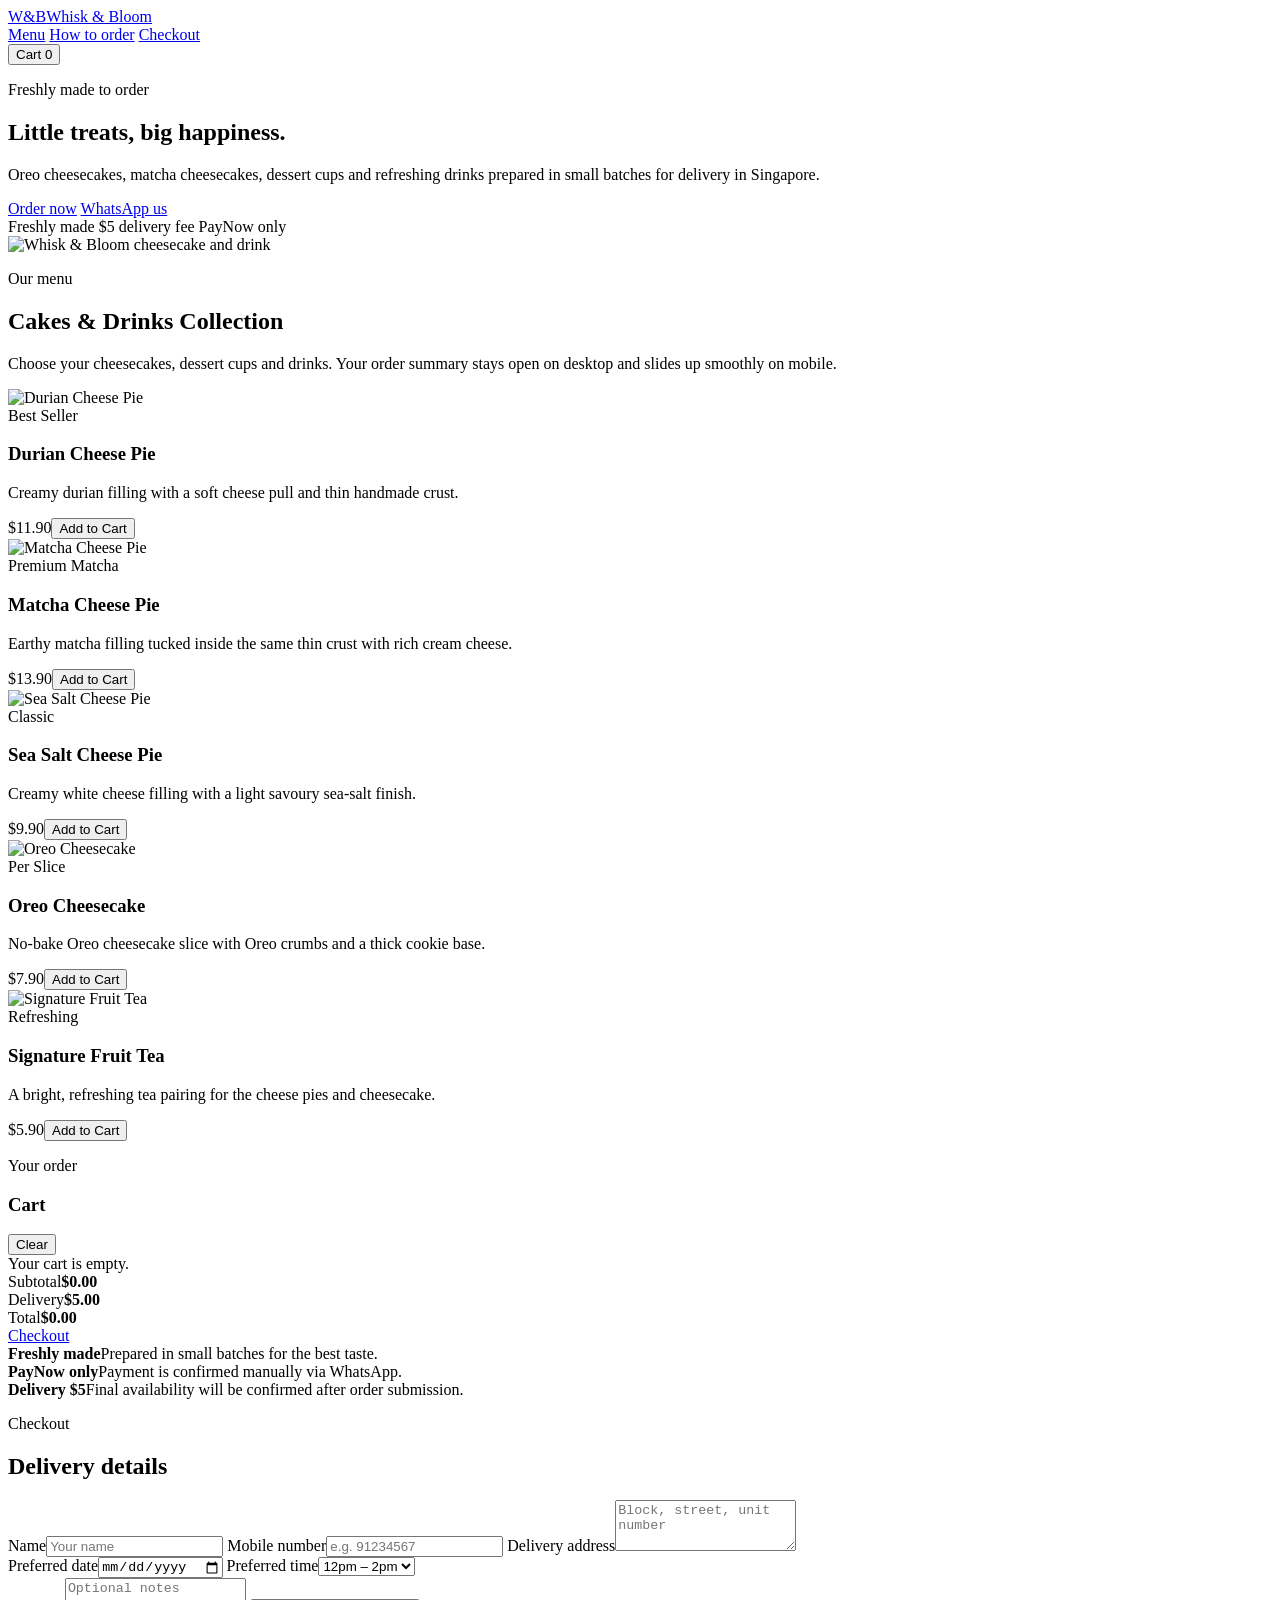
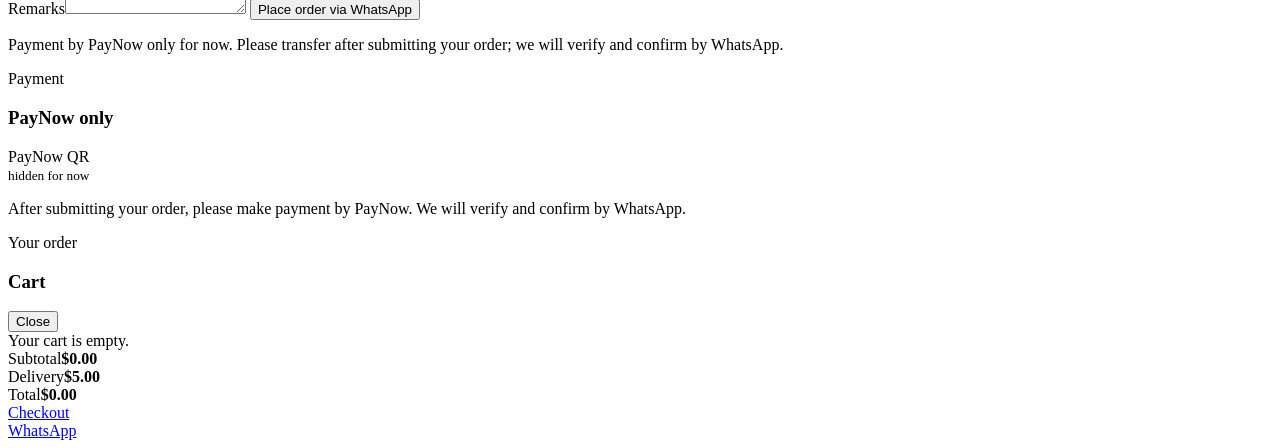
==== index.html @ 4981ce66 "Refocus website on cakes and drinks" ====
<!doctype html>
<html lang="en">
<head>
  <meta charset="utf-8" />
  <meta name="viewport" content="width=device-width, initial-scale=1" />
  <title>Whisk & Bloom | Cakes & Drinks</title>
  <meta name="description" content="Whisk & Bloom handmade cheesecakes, dessert cups and drinks, made to order in Singapore." />
  <link rel="preconnect" href="https://fonts.googleapis.com">
  <link rel="preconnect" href="https://fonts.gstatic.com" crossorigin>
  <link href="https://fonts.googleapis.com/css2?family=Inter:wght@400;500;600;700&family=Playfair+Display:wght@600;700&display=swap" rel="stylesheet">
  <link rel="stylesheet" href="styles.css" />
</head>
<body>
  <header class="topbar">
    <a class="brand" href="#home"><span class="brand-mark">W&B</span><span>Whisk & Bloom</span></a>
    <nav>
      <a href="#menu">Menu</a>
      <a href="#how">How to order</a>
      <a href="#checkout">Checkout</a>
    </nav>
    <button class="cart-pill" id="openCartMobile">Cart <span id="cartCount">0</span></button>
  </header>

  <main id="home">
    <section class="hero section-pad">
      <div class="hero-copy">
        <p class="eyebrow">Freshly made to order</p>
        <h1>Little treats, big happiness.</h1>
        <p class="hero-text">Oreo cheesecakes, matcha cheesecakes, dessert cups and refreshing drinks prepared in small batches for delivery in Singapore.</p>
        <div class="hero-actions">
          <a class="btn primary" href="#menu">Order now</a>
          <a class="btn ghost" href="https://wa.me/6588928698" target="_blank" rel="noreferrer">WhatsApp us</a>
        </div>
        <div class="notes">
          <span>Freshly made</span>
          <span>$5 delivery fee</span>
          <span>PayNow only</span>
        </div>
      </div>
      <div class="hero-card">
        <img id="heroImage" alt="Whisk & Bloom cheesecake and drink" />
      </div>
    </section>

    <section id="menu" class="section-pad menu-layout">
      <div class="content-column">
        <div class="section-head">
          <p class="eyebrow">Our menu</p>
          <h2>Cakes & Drinks Collection</h2>
          <p>Choose your cheesecakes, dessert cups and drinks. Your order summary stays open on desktop and slides up smoothly on mobile.</p>
        </div>
        <div class="product-grid" id="productGrid"></div>
      </div>

      <aside class="cart desktop-cart" aria-label="Shopping cart">
        <div class="cart-head">
          <div><p class="eyebrow">Your order</p><h3>Cart</h3></div>
          <button class="clear" id="clearCartDesktop">Clear</button>
        </div>
        <div id="cartItemsDesktop" class="cart-items empty">Your cart is empty.</div>
        <div class="totals">
          <div><span>Subtotal</span><strong id="subtotalDesktop">$0.00</strong></div>
          <div><span>Delivery</span><strong>$5.00</strong></div>
          <div class="grand"><span>Total</span><strong id="totalDesktop">$0.00</strong></div>
        </div>
        <a class="btn primary full" href="#checkout">Checkout</a>
      </aside>
    </section>

    <section id="how" class="section-pad info-strip">
      <article><strong>Freshly made</strong><span>Prepared in small batches for the best taste.</span></article>
      <article><strong>PayNow only</strong><span>Payment is confirmed manually via WhatsApp.</span></article>
      <article><strong>Delivery $5</strong><span>Final availability will be confirmed after order submission.</span></article>
    </section>

    <section id="checkout" class="section-pad checkout-wrap">
      <div class="checkout-card">
        <p class="eyebrow">Checkout</p>
        <h2>Delivery details</h2>
        <form id="orderForm" class="checkout-form">
          <label>Name<input required name="name" placeholder="Your name" /></label>
          <label>Mobile number<input required name="phone" placeholder="e.g. 91234567" /></label>
          <label>Delivery address<textarea required name="address" rows="3" placeholder="Block, street, unit number"></textarea></label>
          <div class="two-col">
            <label>Preferred date<input required name="date" type="date" /></label>
            <label>Preferred time<select name="time"><option>12pm – 2pm</option><option>2pm – 4pm</option><option>4pm – 6pm</option><option>6pm – 8pm</option></select></label>
          </div>
          <label>Remarks<textarea name="remarks" rows="2" placeholder="Optional notes"></textarea></label>
          <button class="btn primary full" type="submit">Place order via WhatsApp</button>
          <p class="fineprint">Payment by PayNow only for now. Please transfer after submitting your order; we will verify and confirm by WhatsApp.</p>
        </form>
      </div>
      <div class="payment-card">
        <p class="eyebrow">Payment</p>
        <h3>PayNow only</h3>
        <div class="qr-box">PayNow QR<br/><small>hidden for now</small></div>
        <p>After submitting your order, please make payment by PayNow. We will verify and confirm by WhatsApp.</p>
      </div>
    </section>
  </main>

  <div class="mobile-cart" id="mobileCart">
    <div class="mobile-cart-panel">
      <div class="cart-head"><div><p class="eyebrow">Your order</p><h3>Cart</h3></div><button class="clear" id="closeCartMobile">Close</button></div>
      <div id="cartItemsMobile" class="cart-items empty">Your cart is empty.</div>
      <div class="totals"><div><span>Subtotal</span><strong id="subtotalMobile">$0.00</strong></div><div><span>Delivery</span><strong>$5.00</strong></div><div class="grand"><span>Total</span><strong id="totalMobile">$0.00</strong></div></div>
      <a class="btn primary full" href="#checkout" id="checkoutMobile">Checkout</a>
    </div>
  </div>
  <a class="whatsapp" href="https://wa.me/6588928698" target="_blank" rel="noreferrer">WhatsApp</a>
  <script src="script.js"></script>
</body>
</html>
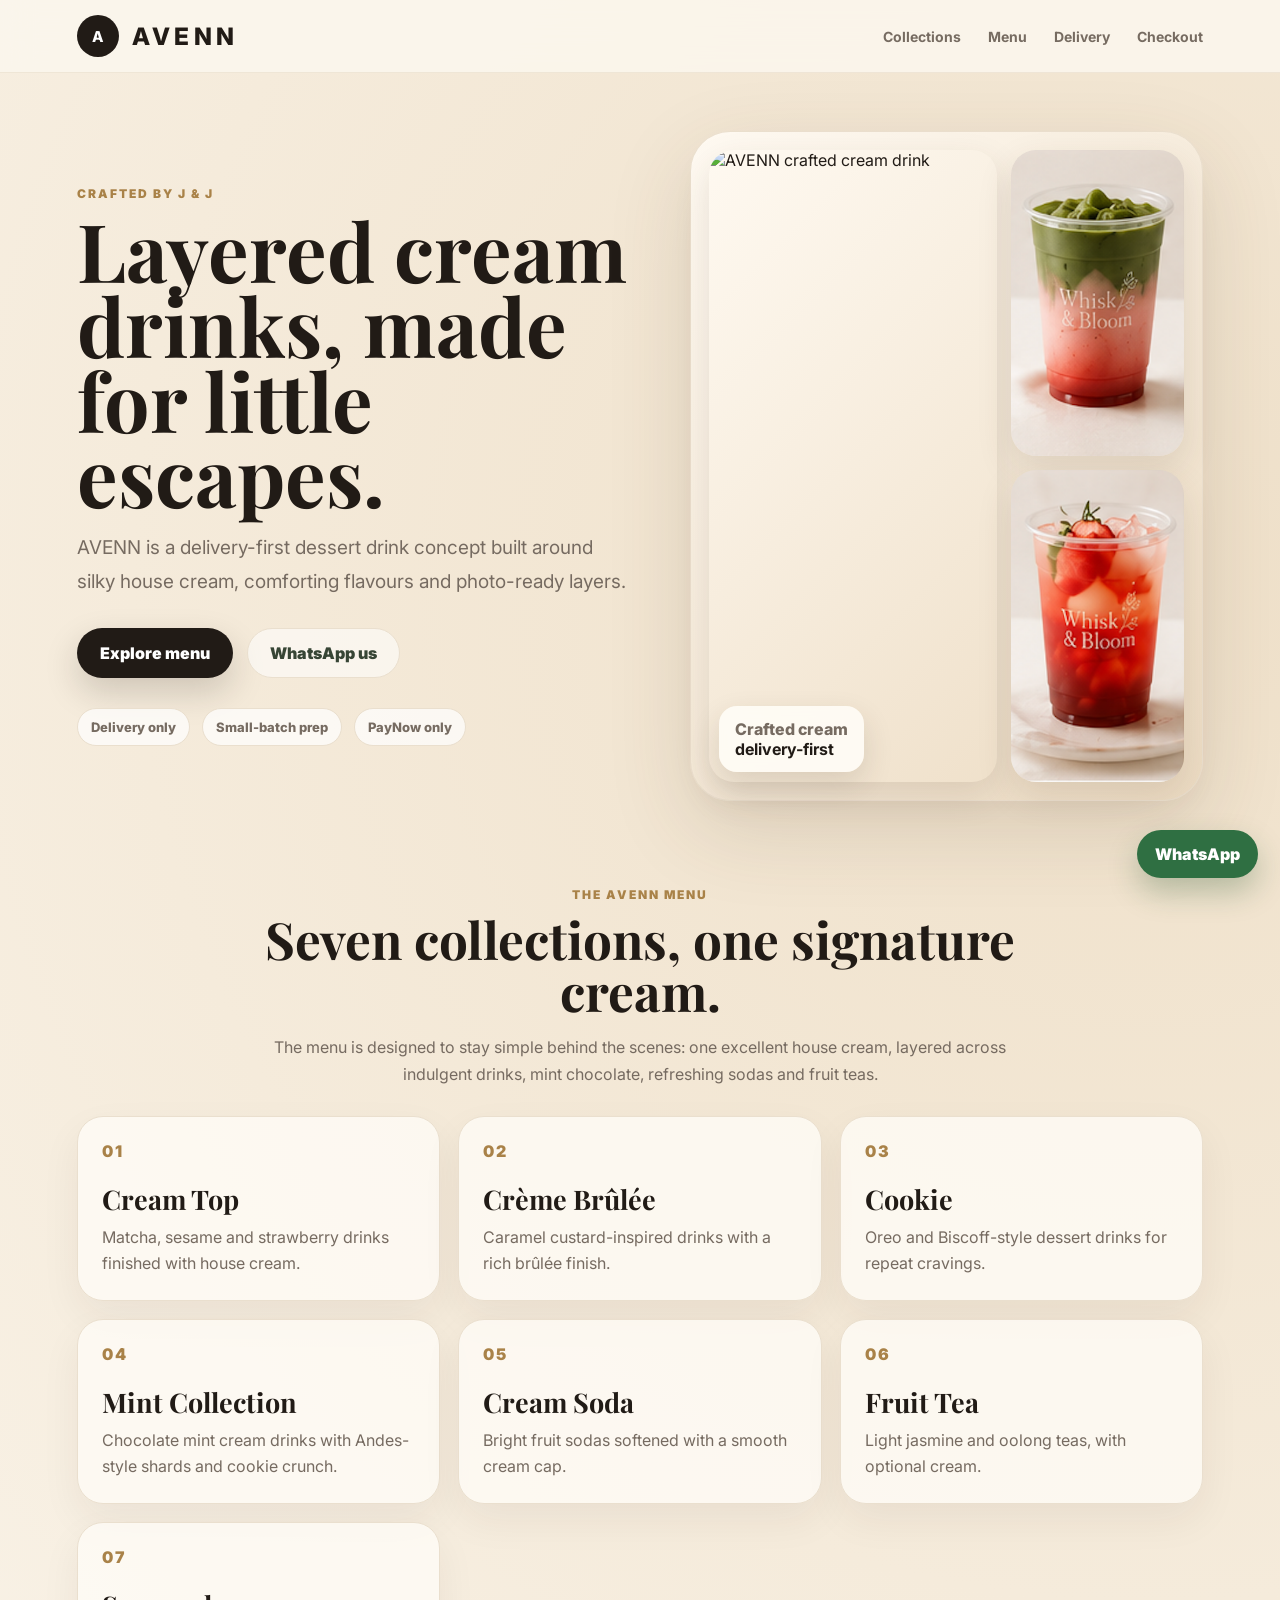
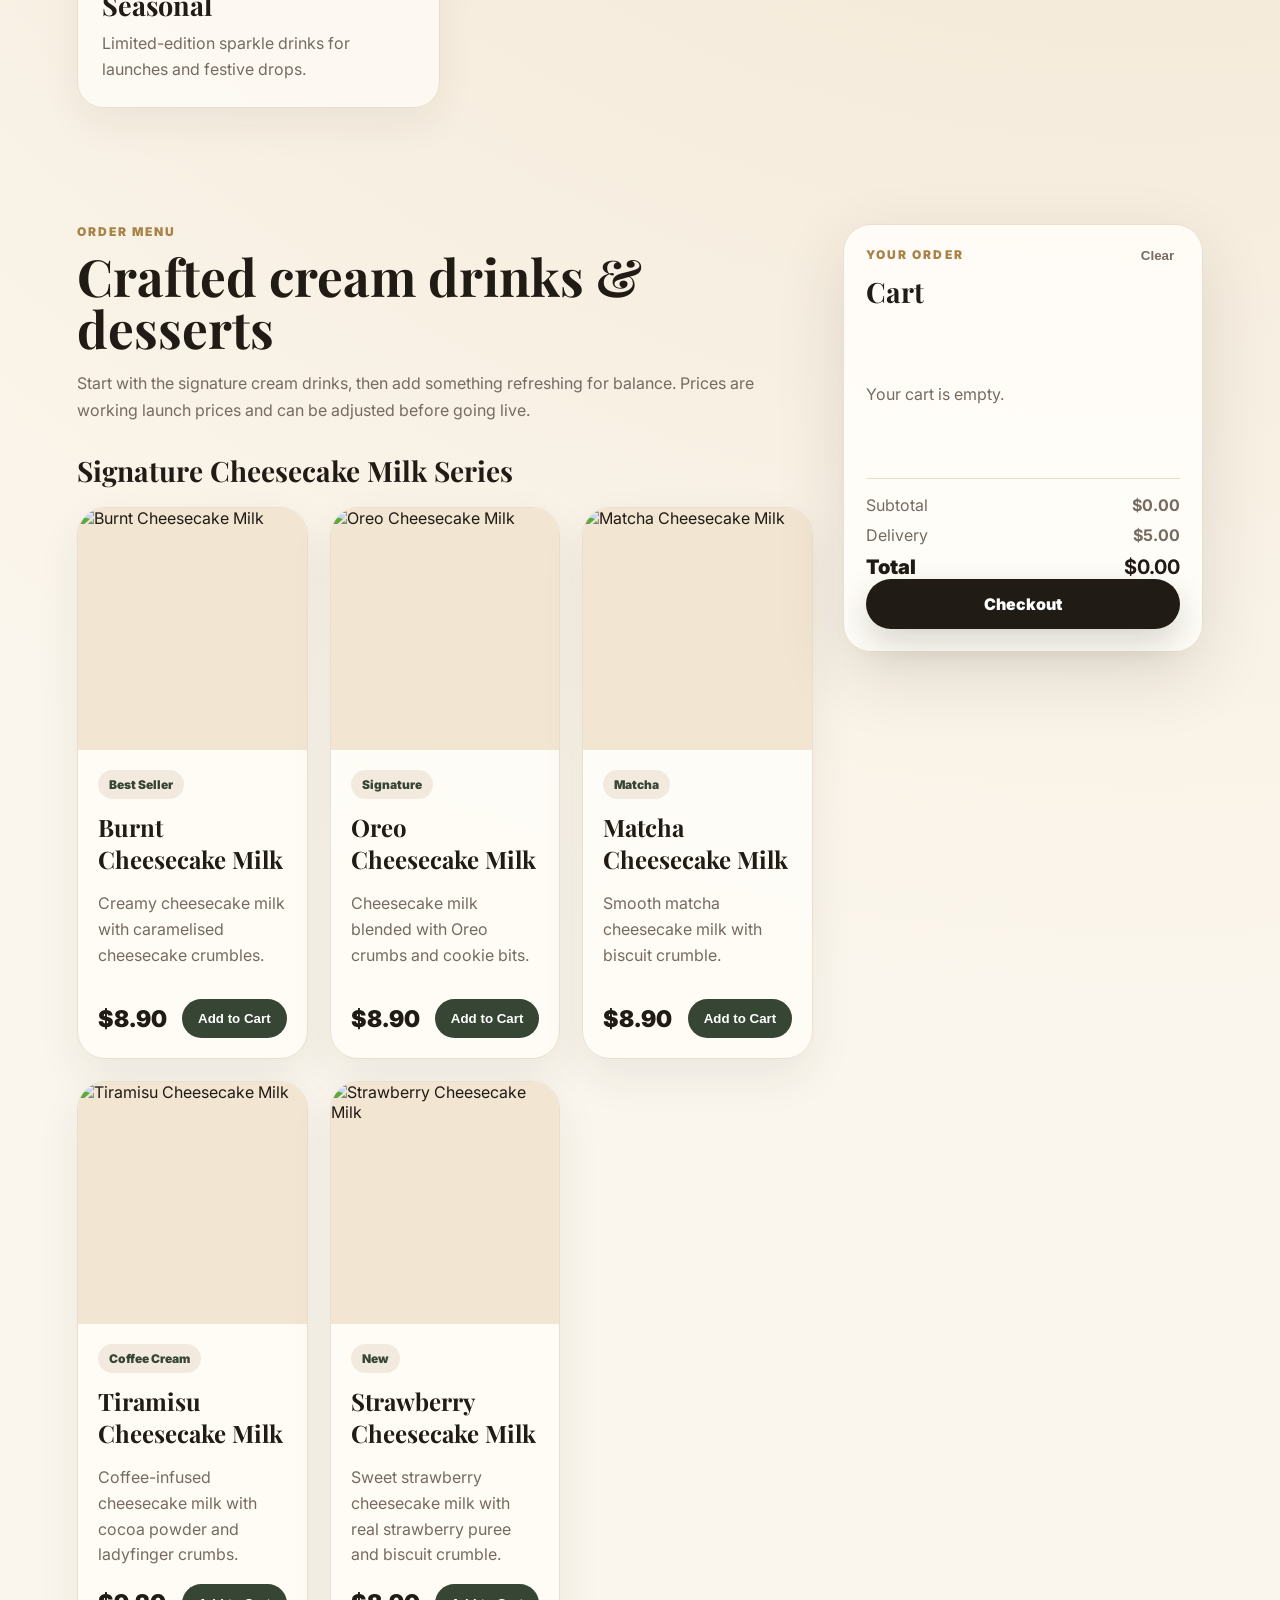
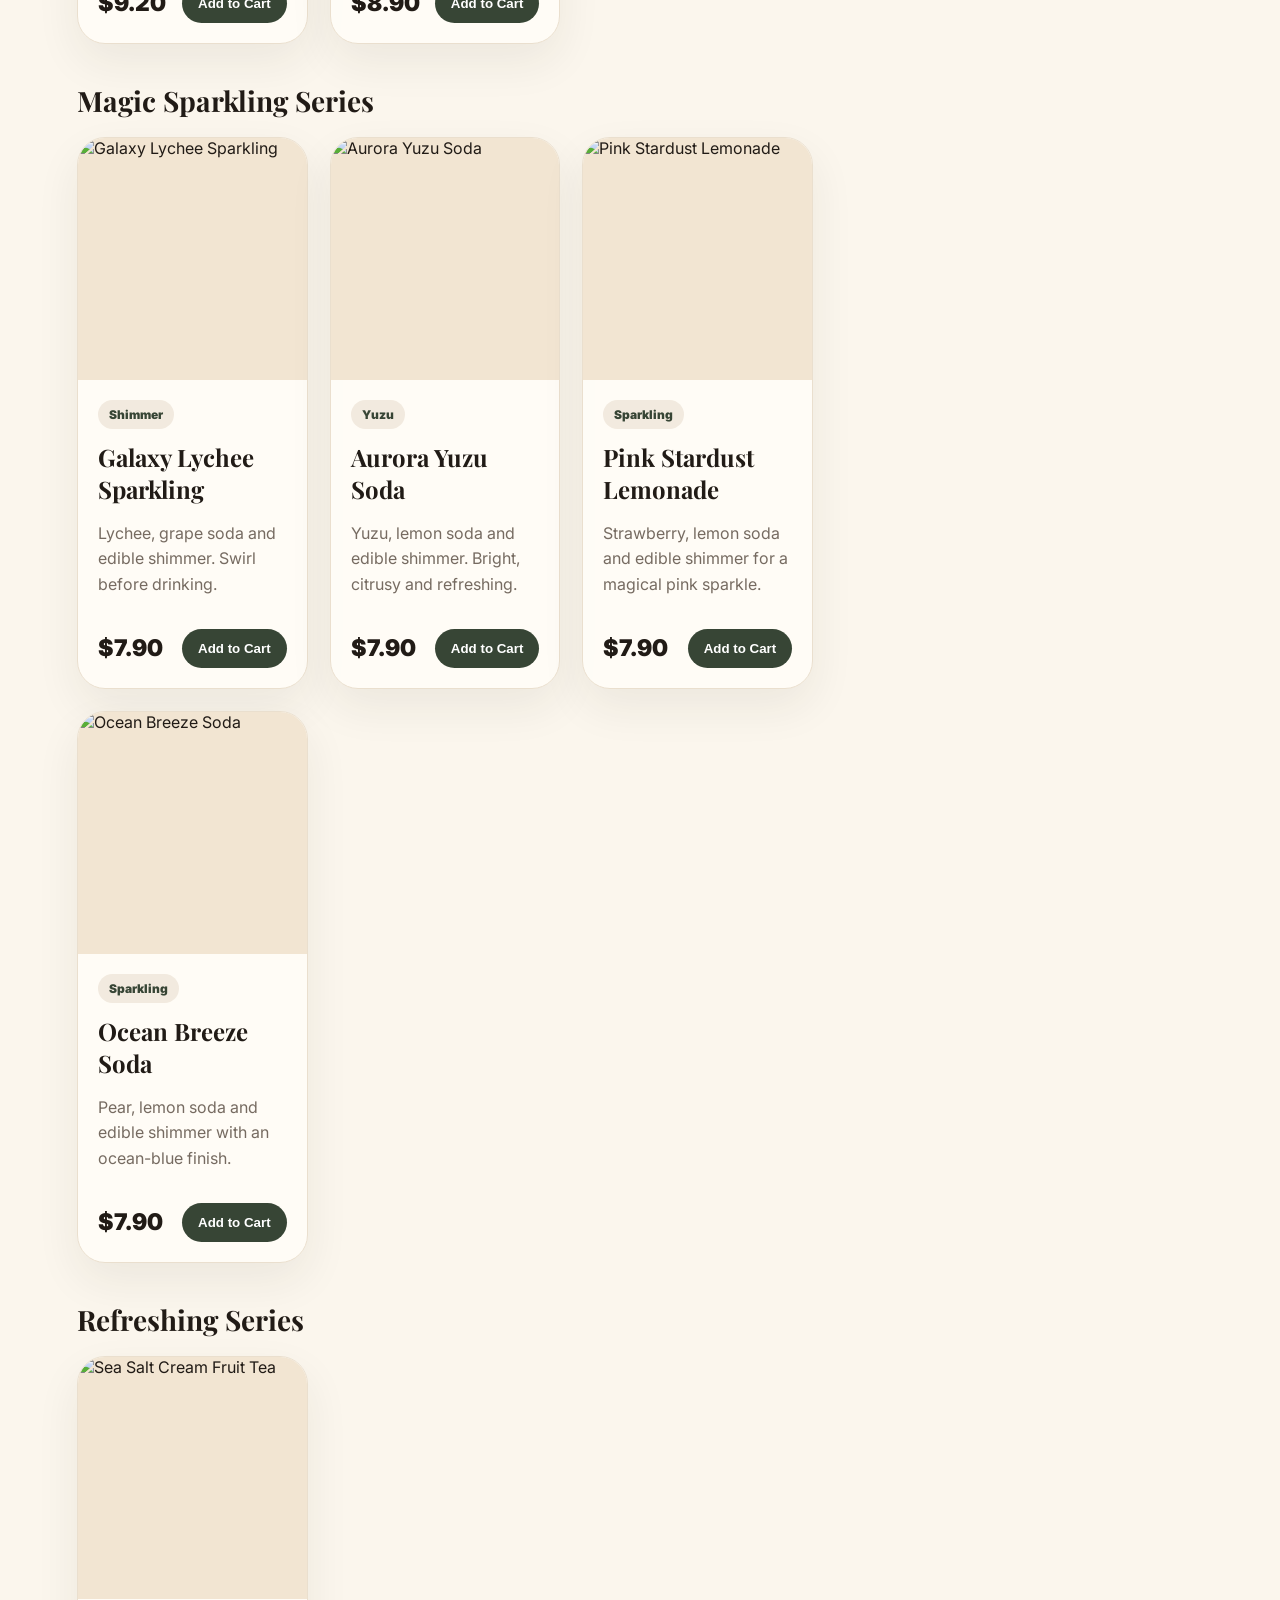
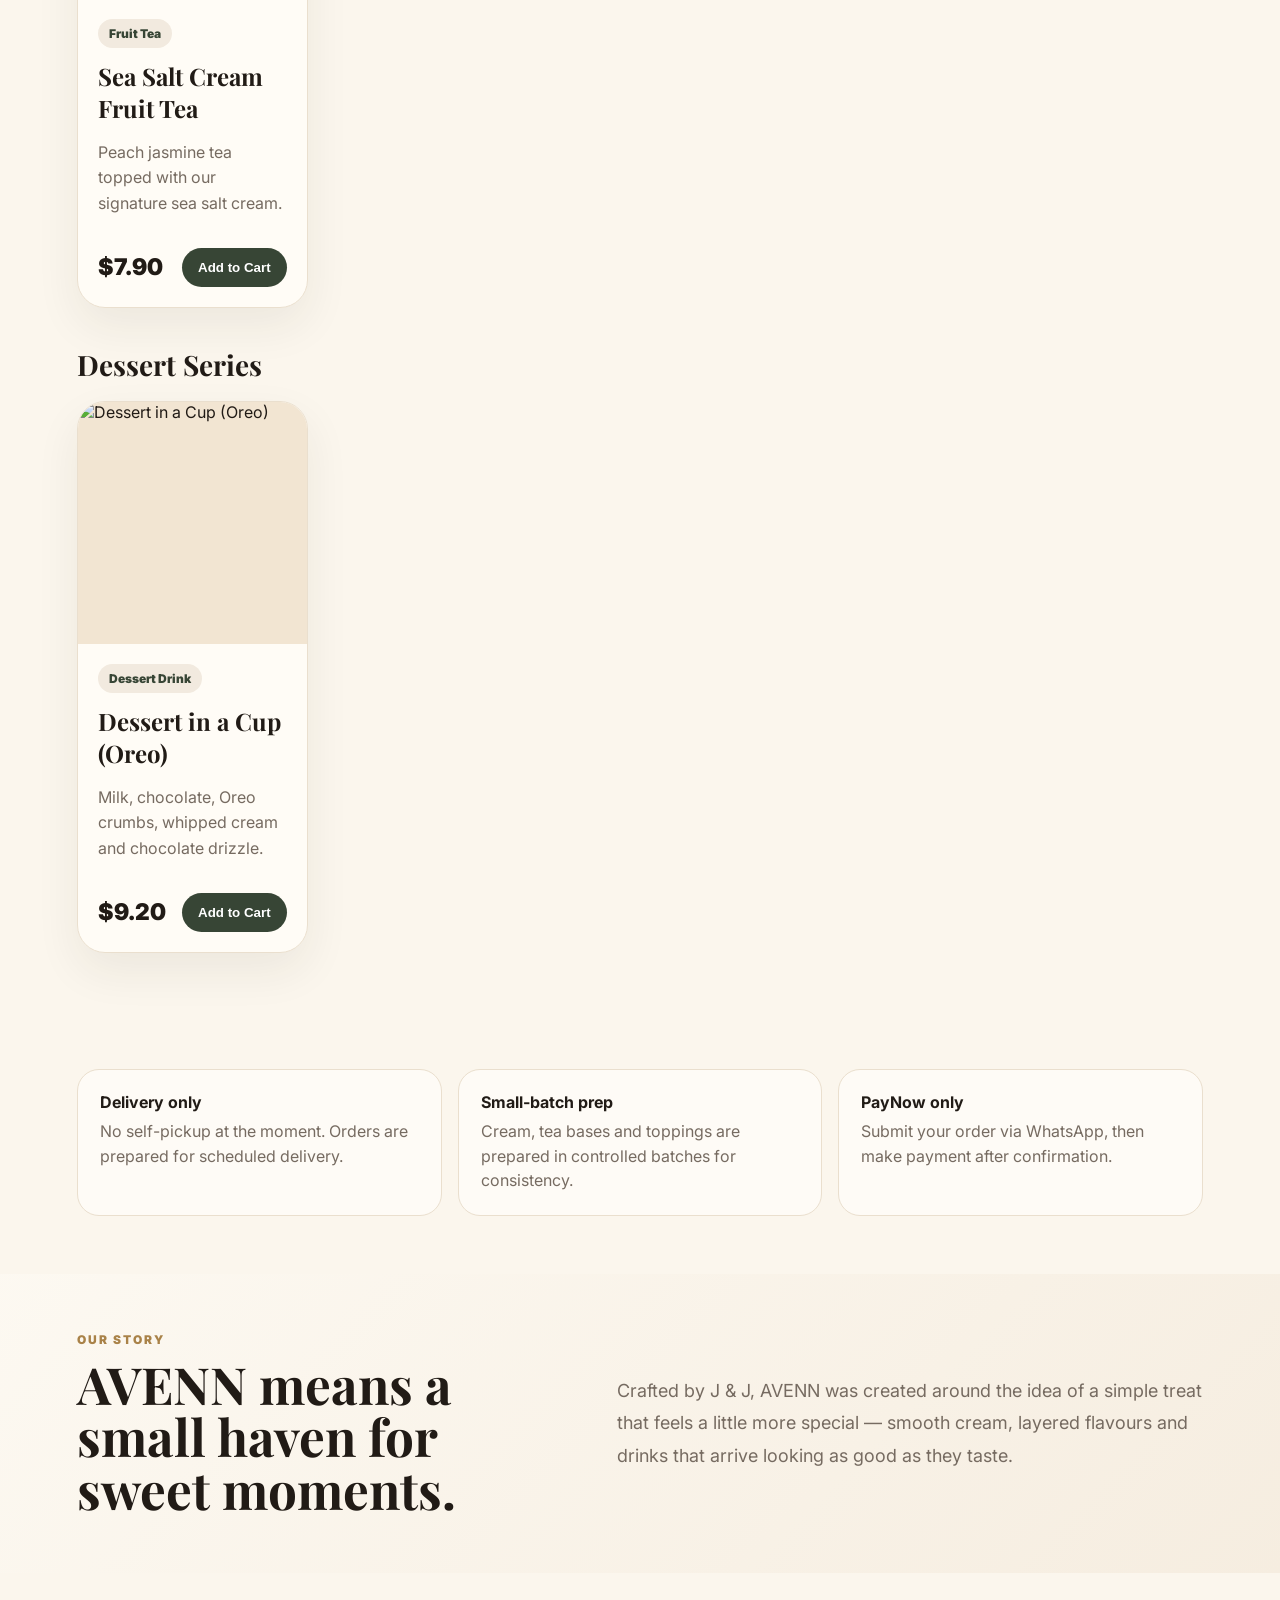
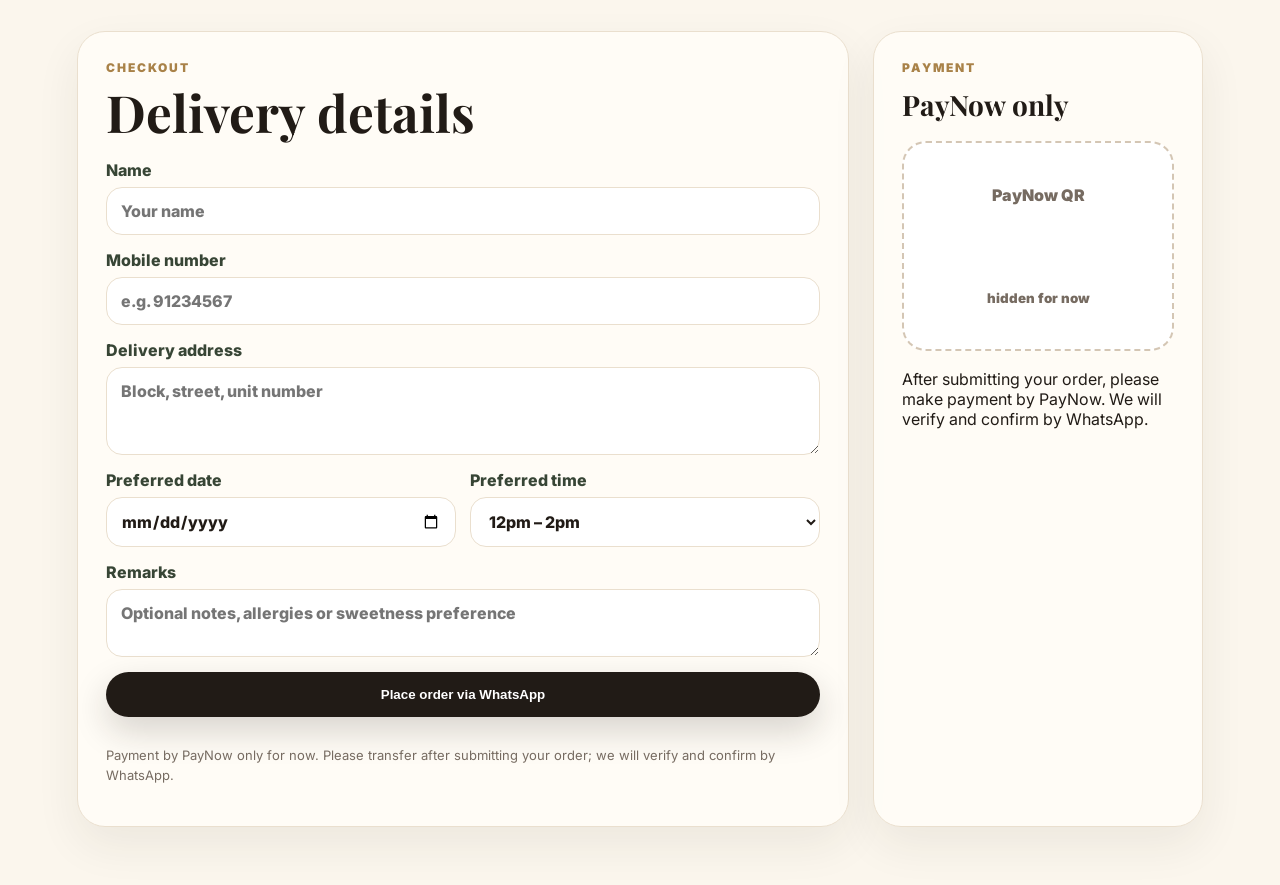
==== commit c1f9b0b5: "Add Mint Collection to homepage" ====
--- a/index.html
+++ b/index.html
@@ -3,19 +3,20 @@
 <head>
   <meta charset="utf-8" />
   <meta name="viewport" content="width=device-width, initial-scale=1" />
-  <title>Whisk & Bloom | Cakes & Drinks</title>
-  <meta name="description" content="Whisk & Bloom handmade cheesecakes, dessert cups and drinks, made to order in Singapore." />
+  <title>AVENN | Crafted Cream Drinks & Desserts</title>
+  <meta name="description" content="AVENN is a delivery-first dessert drink brand in Singapore, crafted by J & J. Explore cream drinks, brûlée drinks, cookie drinks, mint chocolate drinks, cream sodas, fruit teas and seasonal specials." />
   <link rel="preconnect" href="https://fonts.googleapis.com">
   <link rel="preconnect" href="https://fonts.gstatic.com" crossorigin>
-  <link href="https://fonts.googleapis.com/css2?family=Inter:wght@400;500;600;700&family=Playfair+Display:wght@600;700&display=swap" rel="stylesheet">
+  <link href="https://fonts.googleapis.com/css2?family=Inter:wght@400;500;600;700;800&family=Playfair+Display:wght@600;700&display=swap" rel="stylesheet">
   <link rel="stylesheet" href="styles.css" />
 </head>
 <body>
   <header class="topbar">
-    <a class="brand" href="#home"><span class="brand-mark">W&B</span><span>Whisk & Bloom</span></a>
+    <a class="brand" href="#home"><span class="brand-mark">A</span><span>AVENN</span></a>
     <nav>
+      <a href="#collections">Collections</a>
       <a href="#menu">Menu</a>
-      <a href="#how">How to order</a>
+      <a href="#how">Delivery</a>
       <a href="#checkout">Checkout</a>
     </nav>
     <button class="cart-pill" id="openCartMobile">Cart <span id="cartCount">0</span></button>
@@ -24,30 +25,52 @@
   <main id="home">
     <section class="hero section-pad">
       <div class="hero-copy">
-        <p class="eyebrow">Freshly made to order</p>
-        <h1>Little treats, big happiness.</h1>
-        <p class="hero-text">Oreo cheesecakes, matcha cheesecakes, dessert cups and refreshing drinks prepared in small batches for delivery in Singapore.</p>
+        <p class="eyebrow">Crafted by J & J</p>
+        <h1>Layered cream drinks, made for little escapes.</h1>
+        <p class="hero-text">AVENN is a delivery-first dessert drink concept built around silky house cream, comforting flavours and photo-ready layers.</p>
         <div class="hero-actions">
-          <a class="btn primary" href="#menu">Order now</a>
+          <a class="btn primary" href="#menu">Explore menu</a>
           <a class="btn ghost" href="https://wa.me/6588928698" target="_blank" rel="noreferrer">WhatsApp us</a>
         </div>
         <div class="notes">
-          <span>Freshly made</span>
-          <span>$5 delivery fee</span>
+          <span>Delivery only</span>
+          <span>Small-batch prep</span>
           <span>PayNow only</span>
         </div>
       </div>
-      <div class="hero-card">
-        <img id="heroImage" alt="Whisk & Bloom cheesecake and drink" />
+      <div class="hero-card hero-gallery">
+        <img id="heroImage" class="hero-main" alt="AVENN crafted cream drink" />
+        <div class="hero-side">
+          <img src="./13_strawberry_matcha_latte.jpg" alt="Layered cream drink" />
+          <img src="./09_strawberry_jasmine_tea.jpg" alt="Refreshing fruit tea" />
+        </div>
+        <div class="hero-badge">Crafted cream<br><strong>delivery-first</strong></div>
+      </div>
+    </section>
+
+    <section id="collections" class="section-pad collections-wrap">
+      <div class="section-head centered">
+        <p class="eyebrow">The AVENN menu</p>
+        <h2>Seven collections, one signature cream.</h2>
+        <p>The menu is designed to stay simple behind the scenes: one excellent house cream, layered across indulgent drinks, mint chocolate, refreshing sodas and fruit teas.</p>
+      </div>
+      <div class="collection-grid">
+        <article><span>01</span><strong>Cream Top</strong><p>Matcha, sesame and strawberry drinks finished with house cream.</p></article>
+        <article><span>02</span><strong>Crème Brûlée</strong><p>Caramel custard-inspired drinks with a rich brûlée finish.</p></article>
+        <article><span>03</span><strong>Cookie</strong><p>Oreo and Biscoff-style dessert drinks for repeat cravings.</p></article>
+        <article><span>04</span><strong>Mint Collection</strong><p>Chocolate mint cream drinks with Andes-style shards and cookie crunch.</p></article>
+        <article><span>05</span><strong>Cream Soda</strong><p>Bright fruit sodas softened with a smooth cream cap.</p></article>
+        <article><span>06</span><strong>Fruit Tea</strong><p>Light jasmine and oolong teas, with optional cream.</p></article>
+        <article><span>07</span><strong>Seasonal</strong><p>Limited-edition sparkle drinks for launches and festive drops.</p></article>
       </div>
     </section>
 
     <section id="menu" class="section-pad menu-layout">
       <div class="content-column">
         <div class="section-head">
-          <p class="eyebrow">Our menu</p>
-          <h2>Cakes & Drinks Collection</h2>
-          <p>Choose your cheesecakes, dessert cups and drinks. Your order summary stays open on desktop and slides up smoothly on mobile.</p>
+          <p class="eyebrow">Order menu</p>
+          <h2>Crafted cream drinks & desserts</h2>
+          <p>Start with the signature cream drinks, then add something refreshing for balance. Prices are working launch prices and can be adjusted before going live.</p>
         </div>
         <div class="product-grid" id="productGrid"></div>
       </div>
@@ -68,9 +91,17 @@
     </section>
 
     <section id="how" class="section-pad info-strip">
-      <article><strong>Freshly made</strong><span>Prepared in small batches for the best taste.</span></article>
-      <article><strong>PayNow only</strong><span>Payment is confirmed manually via WhatsApp.</span></article>
-      <article><strong>Delivery $5</strong><span>Final availability will be confirmed after order submission.</span></article>
+      <article><strong>Delivery only</strong><span>No self-pickup at the moment. Orders are prepared for scheduled delivery.</span></article>
+      <article><strong>Small-batch prep</strong><span>Cream, tea bases and toppings are prepared in controlled batches for consistency.</span></article>
+      <article><strong>PayNow only</strong><span>Submit your order via WhatsApp, then make payment after confirmation.</span></article>
+    </section>
+
+    <section class="section-pad story-wrap">
+      <div>
+        <p class="eyebrow">Our story</p>
+        <h2>AVENN means a small haven for sweet moments.</h2>
+      </div>
+      <p>Crafted by J & J, AVENN was created around the idea of a simple treat that feels a little more special — smooth cream, layered flavours and drinks that arrive looking as good as they taste.</p>
     </section>
 
     <section id="checkout" class="section-pad checkout-wrap">
@@ -85,7 +116,7 @@
             <label>Preferred date<input required name="date" type="date" /></label>
             <label>Preferred time<select name="time"><option>12pm – 2pm</option><option>2pm – 4pm</option><option>4pm – 6pm</option><option>6pm – 8pm</option></select></label>
           </div>
-          <label>Remarks<textarea name="remarks" rows="2" placeholder="Optional notes"></textarea></label>
+          <label>Remarks<textarea name="remarks" rows="2" placeholder="Optional notes, allergies or sweetness preference"></textarea></label>
           <button class="btn primary full" type="submit">Place order via WhatsApp</button>
           <p class="fineprint">Payment by PayNow only for now. Please transfer after submitting your order; we will verify and confirm by WhatsApp.</p>
         </form>
@@ -110,4 +141,4 @@
   <a class="whatsapp" href="https://wa.me/6588928698" target="_blank" rel="noreferrer">WhatsApp</a>
   <script src="script.js"></script>
 </body>
-</html>+</html>
--- a/styles.css
+++ b/styles.css
@@ -0,0 +1,33 @@
+:root{
+  --cream:#fbf6ed;
+  --card:#fffdf8;
+  --sand:#efe2d0;
+  --taupe:#cdb89d;
+  --sage:#64715f;
+  --sage-dark:#374535;
+  --gold:#a98248;
+  --ink:#211b16;
+  --muted:#766b61;
+  --line:#eadfce;
+  --shadow:0 24px 70px rgba(47,39,31,.12);
+  --radius:28px;
+}
+*{box-sizing:border-box}
+html{scroll-behavior:smooth}
+body{margin:0;background:radial-gradient(circle at 90% 8%,#efe0c9 0,#fbf6ed 30%,#fbf6ed 100%);color:var(--ink);font-family:Inter,system-ui,sans-serif}
+body.modal-open{overflow:hidden}
+img{display:block;max-width:100%}
+a{color:inherit;text-decoration:none}
+.section-pad{padding:58px min(6vw,82px)}
+.topbar{position:sticky;top:0;z-index:20;display:flex;align-items:center;justify-content:space-between;padding:15px min(6vw,82px);background:rgba(251,246,237,.88);backdrop-filter:blur(16px);border-bottom:1px solid rgba(234,223,206,.72)}
+.brand{display:flex;gap:13px;align-items:center;font-size:24px;font-weight:800;letter-spacing:.18em}.brand-mark{display:grid;place-items:center;width:42px;height:42px;border-radius:50%;background:var(--ink);color:#fff;font-size:15px;letter-spacing:0}.topbar nav{display:flex;gap:27px;color:var(--muted);font-weight:700;font-size:14px}.topbar nav a:hover{color:var(--ink)}
+.cart-pill{display:none;border:0;background:var(--ink);color:white;padding:12px 16px;border-radius:999px;font-weight:800}.cart-pill span{background:white;color:var(--ink);padding:2px 7px;border-radius:999px;margin-left:6px}
+.hero{display:grid;grid-template-columns:minmax(0,1fr) minmax(430px,.92fr);gap:56px;align-items:center;min-height:700px}.eyebrow{margin:0 0 11px;text-transform:uppercase;letter-spacing:.17em;font-size:12px;font-weight:900;color:var(--gold)}h1,h2,h3{font-family:'Playfair Display',serif;margin:0;color:var(--ink)}h1{font-size:clamp(48px,6.3vw,92px);line-height:.93;max-width:820px}h2{font-size:clamp(34px,4vw,56px);line-height:1.02}h3{font-size:28px}.hero-text{max-width:650px;font-size:19px;line-height:1.75;color:var(--muted)}.hero-actions{display:flex;gap:14px;margin:30px 0}.btn{display:inline-flex;justify-content:center;align-items:center;padding:14px 22px;border-radius:999px;font-weight:900;border:1px solid transparent;cursor:pointer;transition:.2s ease}.btn:hover{transform:translateY(-1px)}.primary{background:var(--ink);color:white;box-shadow:0 14px 34px rgba(33,27,22,.18)}.ghost{background:rgba(255,255,255,.56);border-color:var(--line);color:var(--sage-dark)}.full{width:100%}.notes{display:flex;gap:12px;flex-wrap:wrap}.notes span{background:rgba(255,255,255,.72);border:1px solid var(--line);border-radius:999px;padding:10px 13px;color:var(--muted);font-weight:800;font-size:13px}
+.hero-card{background:linear-gradient(135deg,#fffaf2,#ecdbc2);border:1px solid rgba(234,223,206,.94);padding:18px;border-radius:40px;box-shadow:0 28px 86px rgba(80,57,36,.14)}.hero-gallery{position:relative;display:grid;grid-template-columns:1.2fr .72fr;gap:14px;min-height:482px}.hero-card img{width:100%;height:100%;object-fit:cover;border-radius:25px;box-shadow:0 14px 35px rgba(80,57,36,.13)}.hero-main{min-height:442px}.hero-side{display:grid;gap:14px}.hero-side img{min-height:214px}.hero-badge{position:absolute;left:28px;bottom:28px;padding:13px 16px;border-radius:18px;background:rgba(255,253,248,.88);backdrop-filter:blur(10px);box-shadow:0 12px 30px rgba(64,52,35,.14);color:var(--muted);font-weight:800}.hero-badge strong{color:var(--ink)}
+.centered{text-align:center;margin-left:auto;margin-right:auto}.collections-wrap{padding-top:28px}.collection-grid{display:grid;grid-template-columns:repeat(3,minmax(0,1fr));gap:18px;margin-top:28px}.collection-grid article{background:rgba(255,253,248,.78);border:1px solid var(--line);border-radius:26px;padding:24px;box-shadow:0 16px 40px rgba(47,39,31,.06)}.collection-grid span{display:inline-flex;margin-bottom:20px;color:var(--gold);font-weight:900;letter-spacing:.12em}.collection-grid strong{display:block;font-family:'Playfair Display',serif;font-size:27px;margin-bottom:8px}.collection-grid p{margin:0;color:var(--muted);line-height:1.6}
+.menu-layout{display:grid;grid-template-columns:minmax(0,1fr) 360px;gap:30px;align-items:start}.section-head{max-width:800px;margin-bottom:28px}.section-head p:not(.eyebrow){color:var(--muted);line-height:1.7}.product-grid{display:grid;gap:38px}.menu-category{display:grid;gap:18px}.category-title{display:flex;align-items:end;justify-content:space-between;gap:16px;padding-bottom:11px;border-bottom:1px solid var(--line)}.category-title h3{font-size:31px}.category-title span{color:var(--muted);font-weight:800;font-size:13px}.category-grid{display:grid;grid-template-columns:repeat(3,minmax(0,1fr));gap:22px}.product-card{background:rgba(255,253,248,.9);border:1px solid var(--line);border-radius:var(--radius);overflow:hidden;box-shadow:0 18px 45px rgba(47,39,31,.07);transition:.22s ease;cursor:pointer}.product-card:hover{transform:translateY(-4px);box-shadow:var(--shadow)}.product-photo{height:242px;overflow:hidden;background:#f2e5d2}.product-card img{width:100%;height:100%;object-fit:cover;transition:transform .35s ease}.product-card:hover img{transform:scale(1.08)}.product-body{padding:20px}.tag{display:inline-flex;margin-bottom:12px;padding:7px 11px;border-radius:999px;background:#f2eadf;color:var(--sage-dark);font-weight:900;font-size:12px}.product-body h3{font-size:24px}.product-body p{color:var(--muted);line-height:1.6;min-height:92px}.price-row{display:flex;align-items:center;justify-content:space-between;gap:10px}.price{font-weight:900;font-size:23px}.add-btn{border:0;background:var(--sage-dark);color:#fff;padding:12px 16px;border-radius:999px;font-weight:900;cursor:pointer}.cart{position:sticky;top:92px;background:rgba(255,253,248,.94);border:1px solid var(--line);border-radius:var(--radius);padding:22px;box-shadow:var(--shadow)}.cart-head{display:flex;align-items:flex-start;justify-content:space-between;gap:10px}.clear{border:0;background:transparent;color:var(--muted);font-weight:900;cursor:pointer}.cart-items{min-height:132px;margin:18px 0;display:grid;gap:13px}.empty{color:var(--muted);align-content:center}.cart-line{display:grid;grid-template-columns:1fr auto;gap:8px;align-items:center;border-bottom:1px dashed var(--line);padding-bottom:10px}.cart-line small{color:var(--muted)}.qty{display:flex;align-items:center;gap:7px}.qty button{width:28px;height:28px;border:1px solid var(--line);background:white;border-radius:50%;font-weight:900}.totals{border-top:1px solid var(--line);padding-top:16px;margin-top:12px;display:grid;gap:10px}.totals div{display:flex;justify-content:space-between;color:var(--muted)}.totals .grand{color:var(--ink);font-size:20px;font-weight:900}
+.info-strip{display:grid;grid-template-columns:repeat(3,1fr);gap:16px}.info-strip article{background:rgba(255,253,248,.82);border:1px solid var(--line);border-radius:22px;padding:22px}.info-strip strong{display:block;margin-bottom:7px}.info-strip span{color:var(--muted);line-height:1.55}.story-wrap{display:grid;grid-template-columns:.85fr 1fr;gap:42px;align-items:center;background:linear-gradient(135deg,rgba(255,253,248,.4),rgba(239,226,208,.45))}.story-wrap p:last-child{margin:0;color:var(--muted);font-size:18px;line-height:1.8}.checkout-wrap{display:grid;grid-template-columns:minmax(0,1fr) 330px;gap:24px}.checkout-card,.payment-card{background:rgba(255,253,248,.9);border:1px solid var(--line);border-radius:var(--radius);padding:28px;box-shadow:0 18px 45px rgba(47,39,31,.07)}.checkout-form{display:grid;gap:15px;margin-top:22px}.checkout-form label{font-weight:800;color:var(--sage-dark);display:grid;gap:7px}.checkout-form input,.checkout-form textarea,.checkout-form select{font:inherit;border:1px solid var(--line);border-radius:16px;padding:13px 14px;background:white;color:var(--ink);width:100%}.two-col{display:grid;grid-template-columns:1fr 1fr;gap:14px}.fineprint{font-size:13px;color:var(--muted);line-height:1.55}.qr-box{display:grid;place-items:center;height:210px;margin:18px 0;border:2px dashed #d4c6b4;border-radius:24px;color:var(--muted);font-weight:900;text-align:center;background:#fff}.whatsapp{position:fixed;right:22px;bottom:22px;z-index:30;background:#2f6f42;color:#fff;border-radius:999px;padding:14px 18px;font-weight:900;box-shadow:0 14px 30px rgba(31,82,43,.28)}.mobile-cart{display:none}
+.product-modal{position:fixed;inset:0;z-index:80;display:none;align-items:center;justify-content:center;padding:22px}.product-modal.open{display:flex}.product-modal-bg{position:absolute;inset:0;background:rgba(40,31,24,.46);backdrop-filter:blur(8px)}.product-modal-card{position:relative;z-index:1;width:min(960px,96vw);max-height:90vh;overflow:auto;background:var(--card);border:1px solid var(--line);border-radius:34px;padding:18px;display:grid;grid-template-columns:1.08fr .92fr;gap:22px;box-shadow:0 34px 100px rgba(34,24,17,.28)}.modal-close{position:absolute;top:16px;right:16px;z-index:2;border:0;background:rgba(255,253,248,.9);width:42px;height:42px;border-radius:999px;font-size:28px;line-height:1;cursor:pointer;color:var(--ink);box-shadow:0 10px 25px rgba(64,52,35,.12)}.modal-image-wrap{background:#f2e5d2;border-radius:26px;display:grid;place-items:center;min-height:520px;overflow:hidden}.modal-image-wrap img{width:100%;height:100%;object-fit:contain}.modal-copy{padding:24px 12px 18px;display:flex;flex-direction:column;justify-content:center}.modal-copy h2{font-size:44px;line-height:1;margin-bottom:12px}.modal-price{font-size:26px;margin-bottom:16px}.modal-copy p{color:var(--muted);line-height:1.7}.modal-qty-row{display:flex;align-items:center;justify-content:space-between;margin:22px 0}.modal-qty{display:flex;align-items:center;gap:14px}.modal-qty button{width:38px;height:38px;border:1px solid var(--line);background:white;border-radius:999px;font-weight:900;font-size:18px;cursor:pointer}.modal-qty strong{min-width:20px;text-align:center}
+@media(max-width:1180px){.category-grid{grid-template-columns:repeat(2,minmax(0,1fr))}.collection-grid{grid-template-columns:repeat(2,minmax(0,1fr))}.hero{grid-template-columns:1fr}.hero-card{max-width:780px}}
+@media(max-width:980px){.topbar nav{display:none}.cart-pill{display:inline-flex}.section-pad{padding:38px 20px}.hero{gap:26px;min-height:unset}.hero-gallery{grid-template-columns:1fr;min-height:unset}.hero-side{grid-template-columns:1fr 1fr}.hero-main{min-height:330px}.hero-side img{min-height:150px}.hero-card{order:-1;border-radius:28px;padding:12px}.hero-card img{border-radius:20px}h1{font-size:43px}.hero-text{font-size:16px}.hero-actions{flex-direction:column}.notes span{font-size:12px}.menu-layout{display:block}.desktop-cart{display:none}.collection-grid{grid-template-columns:1fr}.category-grid{grid-template-columns:1fr;gap:18px}.product-photo{height:235px}.info-strip{grid-template-columns:1fr}.story-wrap{grid-template-columns:1fr}.checkout-wrap{grid-template-columns:1fr}.two-col{grid-template-columns:1fr}.mobile-cart{position:fixed;inset:0;z-index:50;background:rgba(35,28,22,.38);display:none;align-items:flex-end}.mobile-cart.open{display:flex}.mobile-cart-panel{width:100%;max-height:82vh;overflow:auto;background:var(--card);border-radius:28px 28px 0 0;padding:24px;box-shadow:0 -20px 60px rgba(0,0,0,.18)}.whatsapp{bottom:82px;right:16px}.brand{font-size:19px}.brand-mark{width:38px;height:38px}.topbar{padding:12px 16px}.product-modal{align-items:flex-end;padding:0}.product-modal-card{width:100%;max-height:88vh;border-radius:30px 30px 0 0;grid-template-columns:1fr;padding:14px}.modal-image-wrap{min-height:340px;max-height:48vh}.modal-copy{padding:14px 8px 10px}.modal-copy h2{font-size:34px}.modal-close{top:12px;right:12px}}
+@media(max-width:420px){.hero-side{display:none}.hero-main{min-height:300px}.hero-badge{left:22px;bottom:22px}.product-photo{height:210px}.product-body p{min-height:0}.price-row{align-items:stretch;flex-direction:column}.add-btn{width:100%}.section-pad{padding-left:16px;padding-right:16px}.modal-image-wrap{min-height:285px}.modal-copy h2{font-size:30px}.category-title{align-items:flex-start;flex-direction:column}.category-title h3{font-size:28px}}
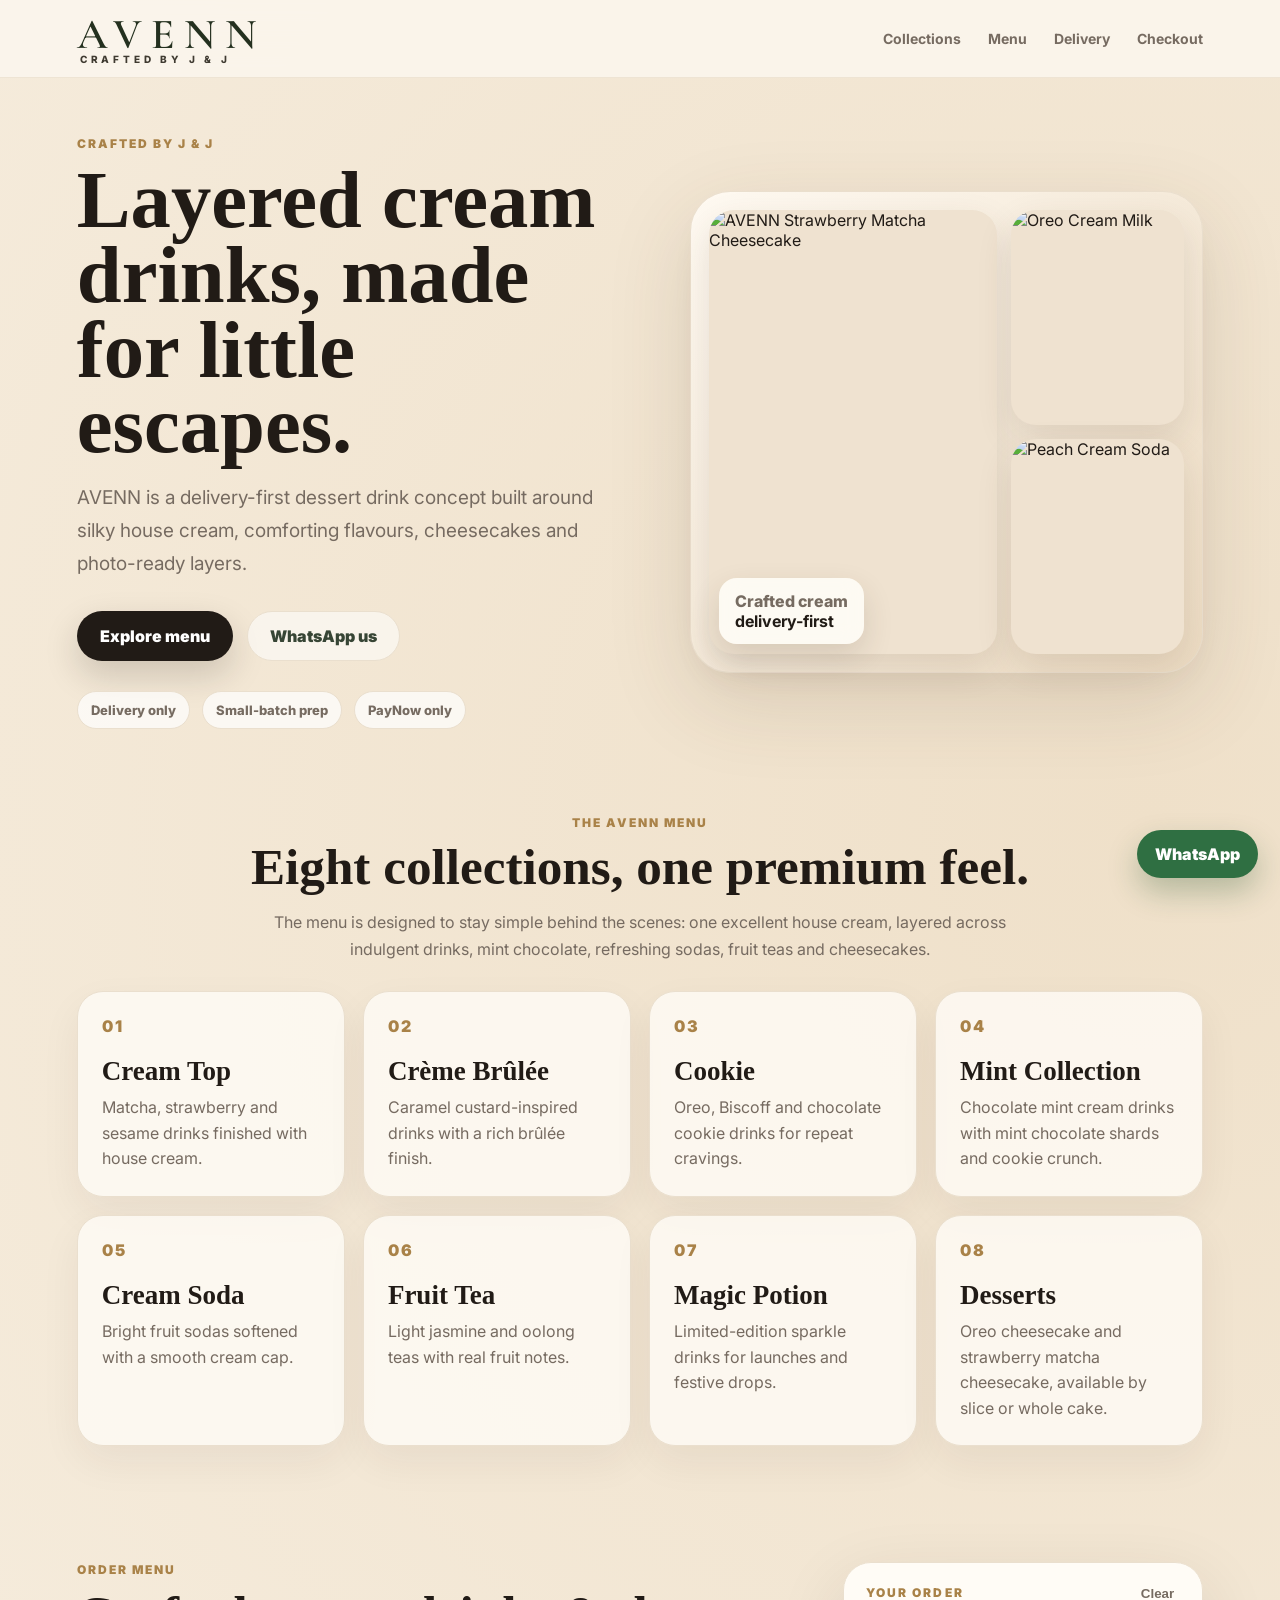
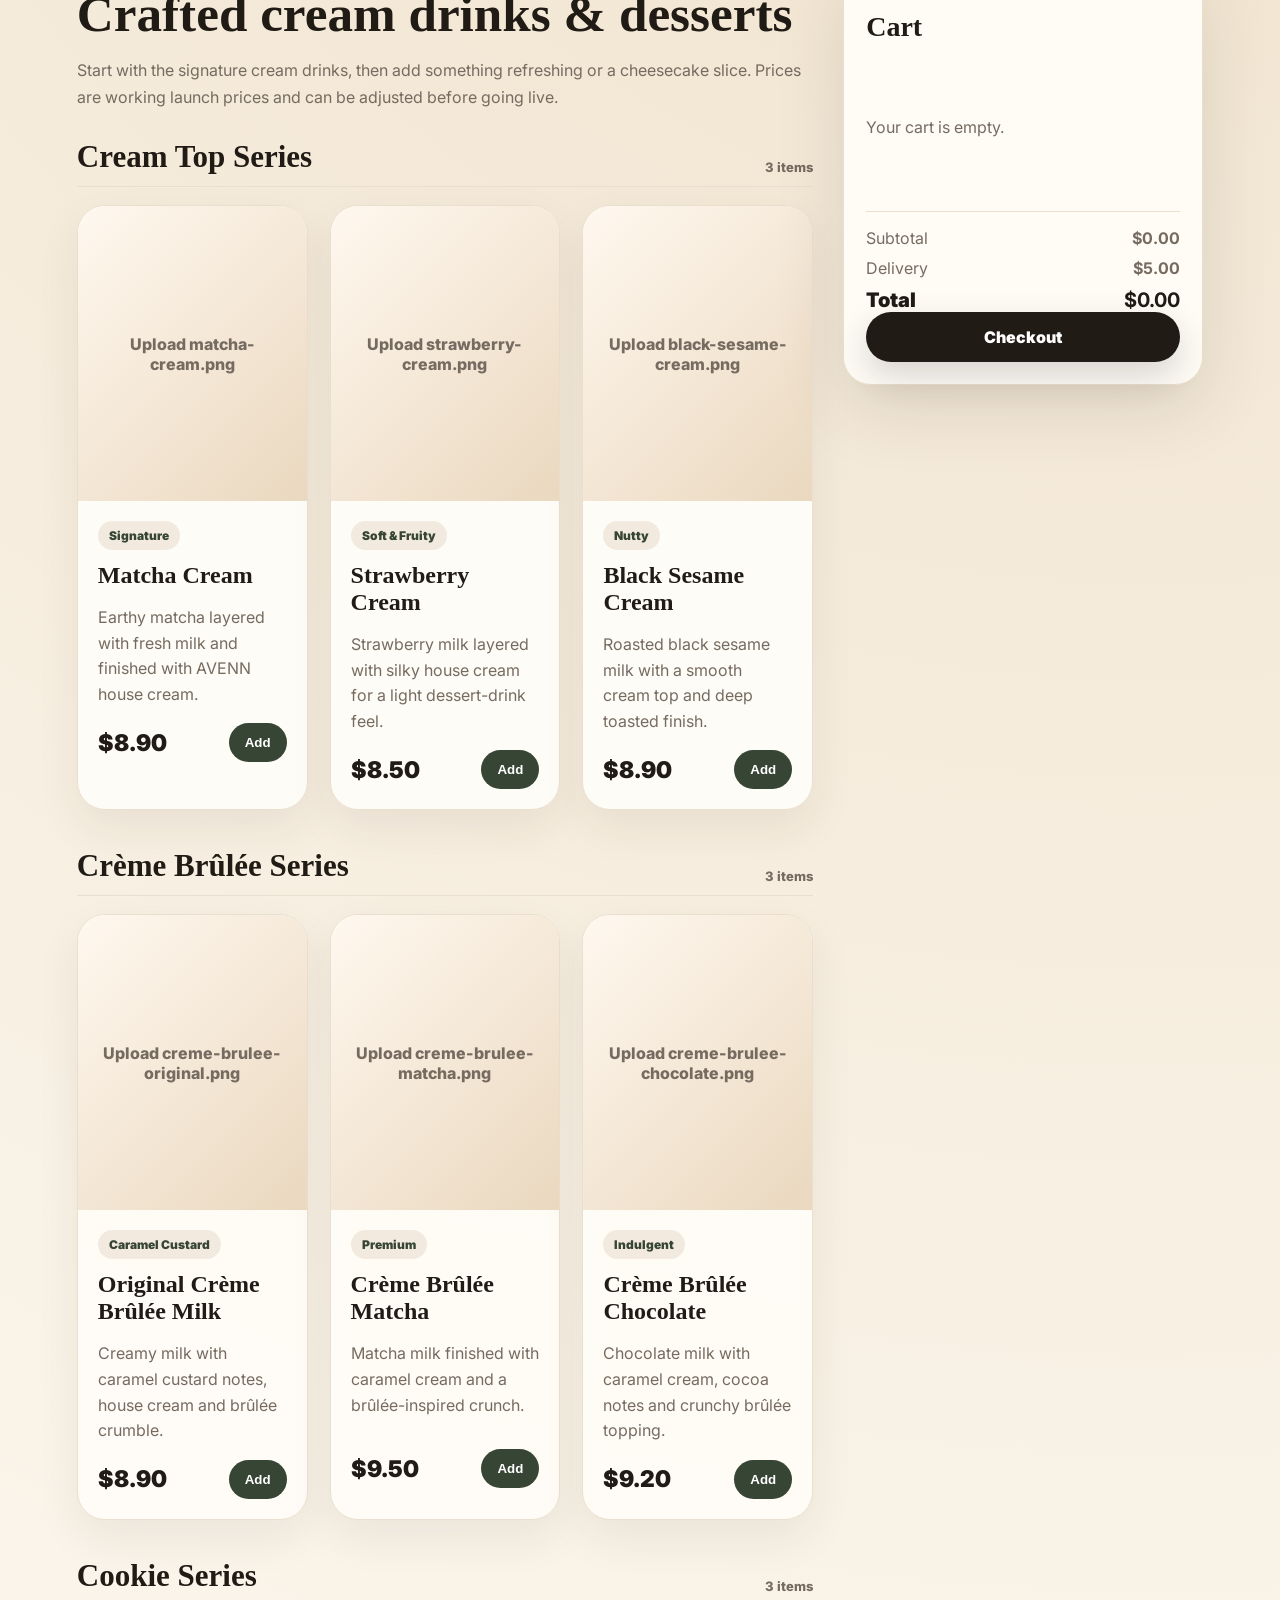
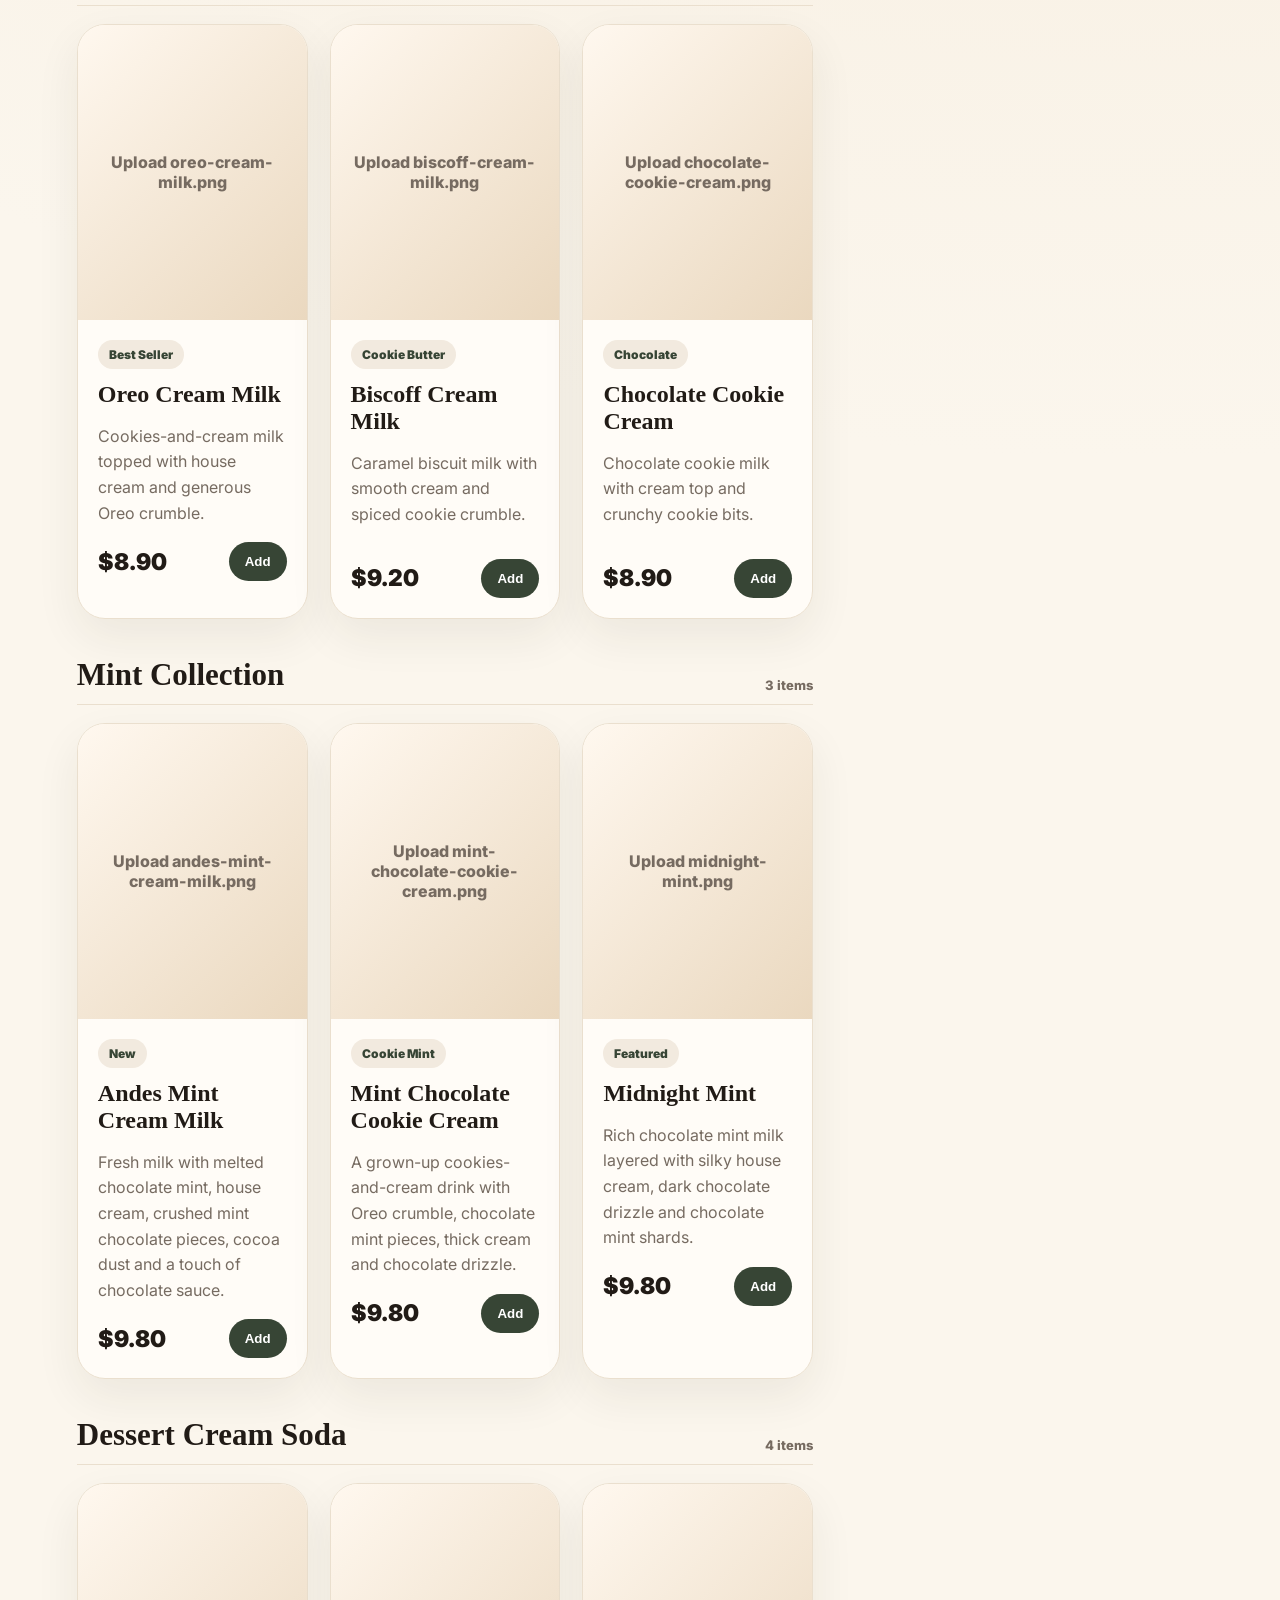
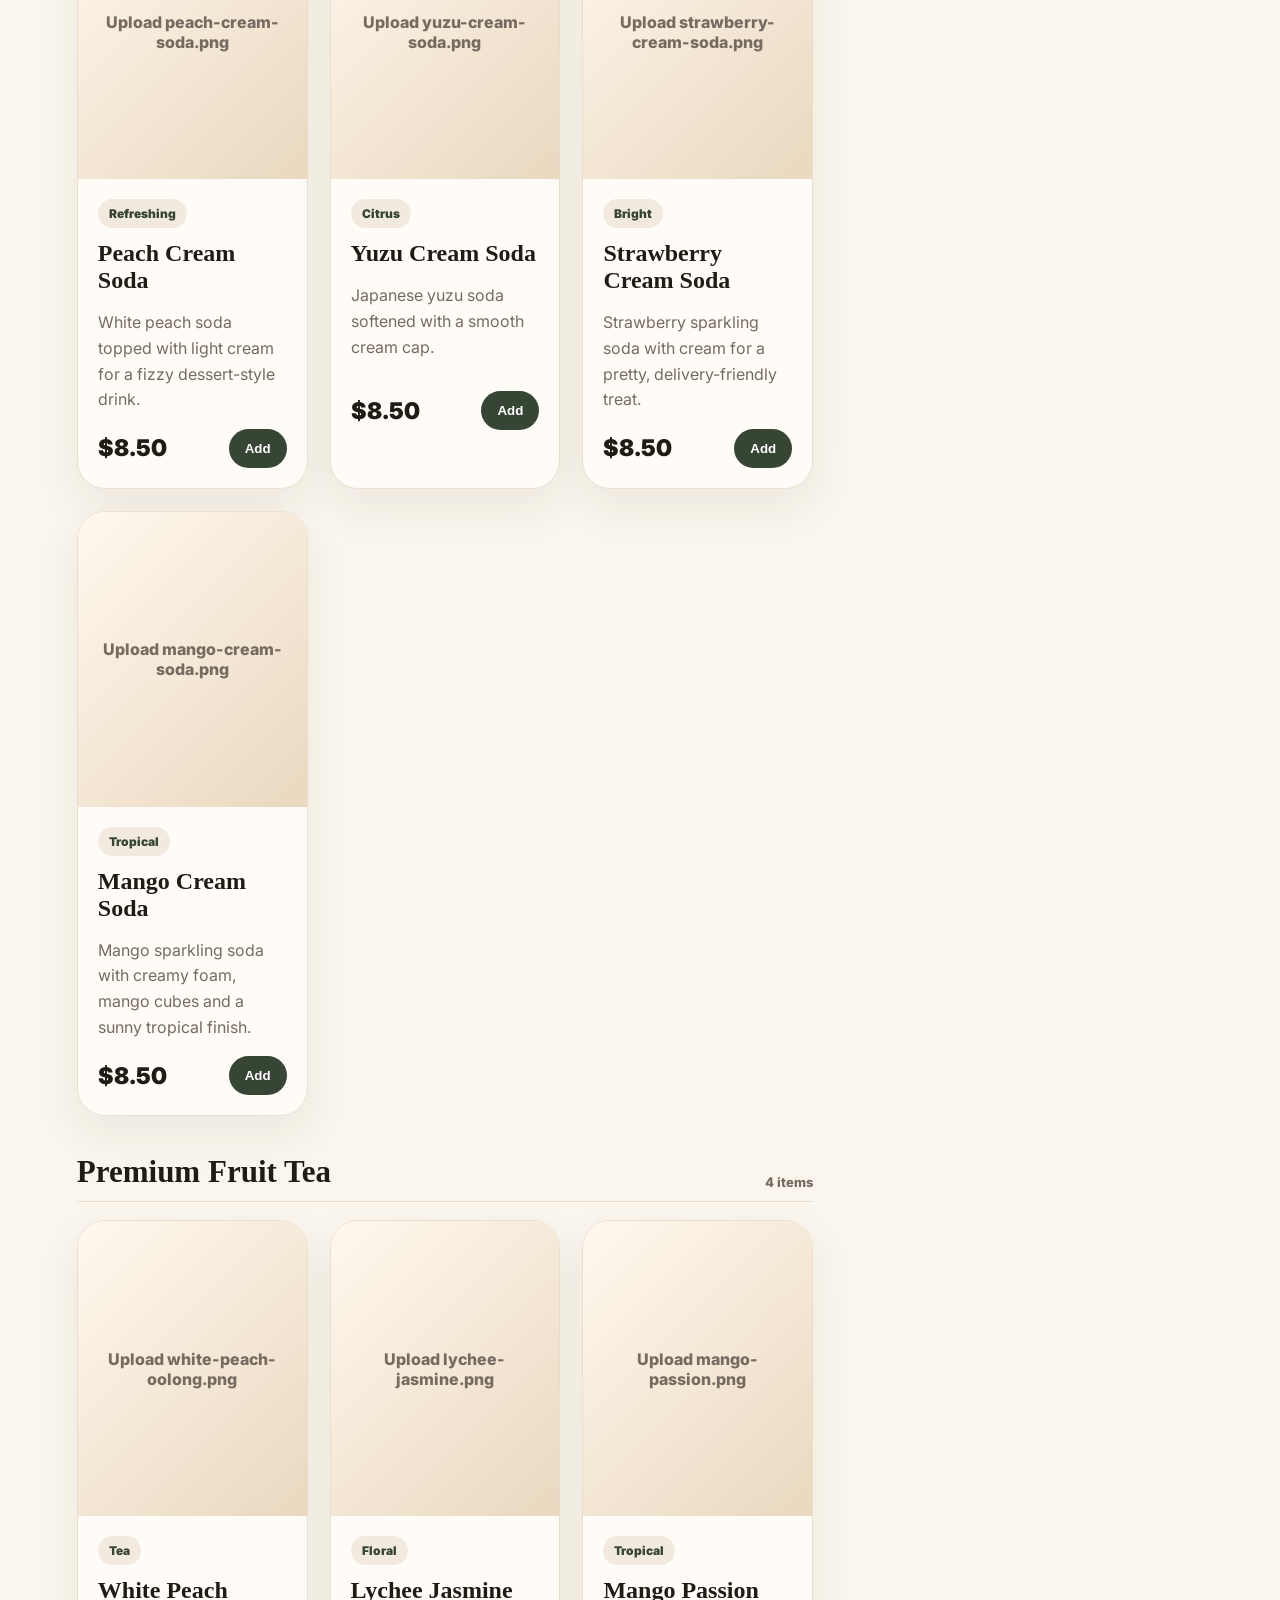
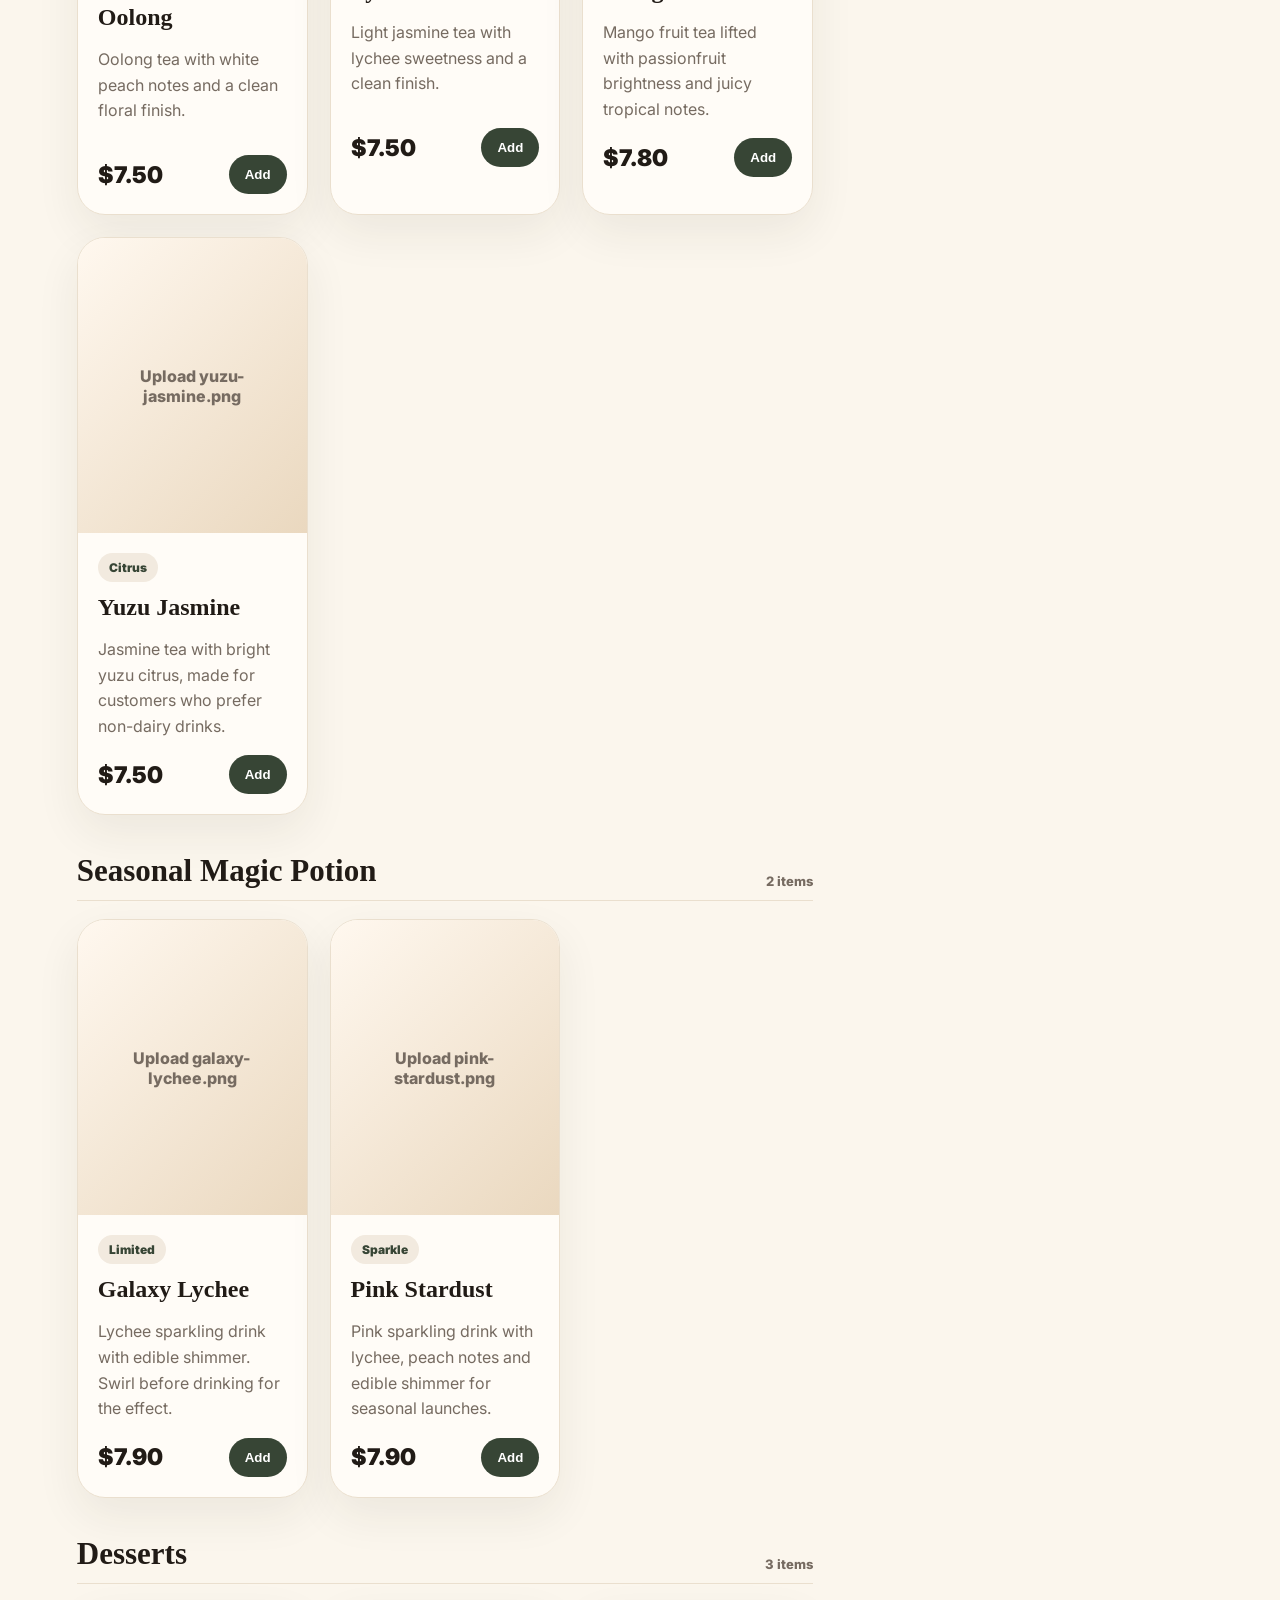
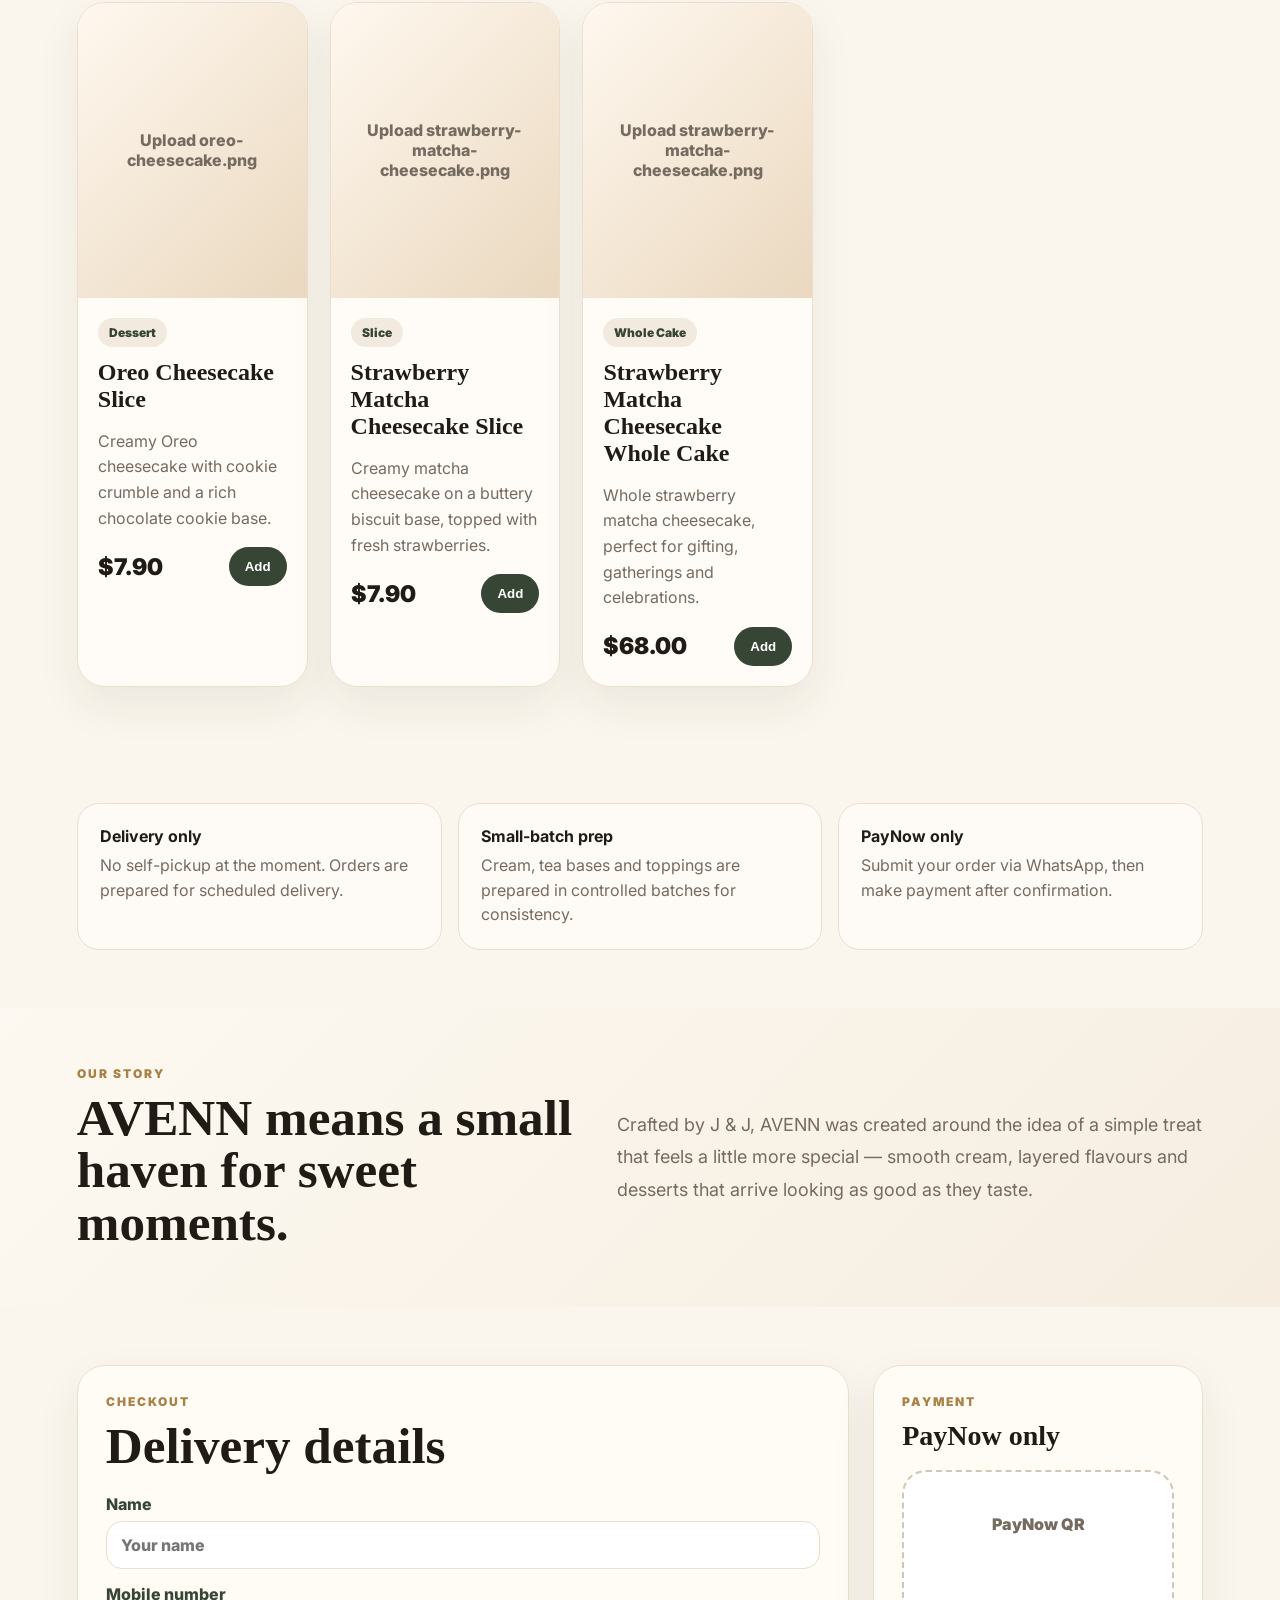
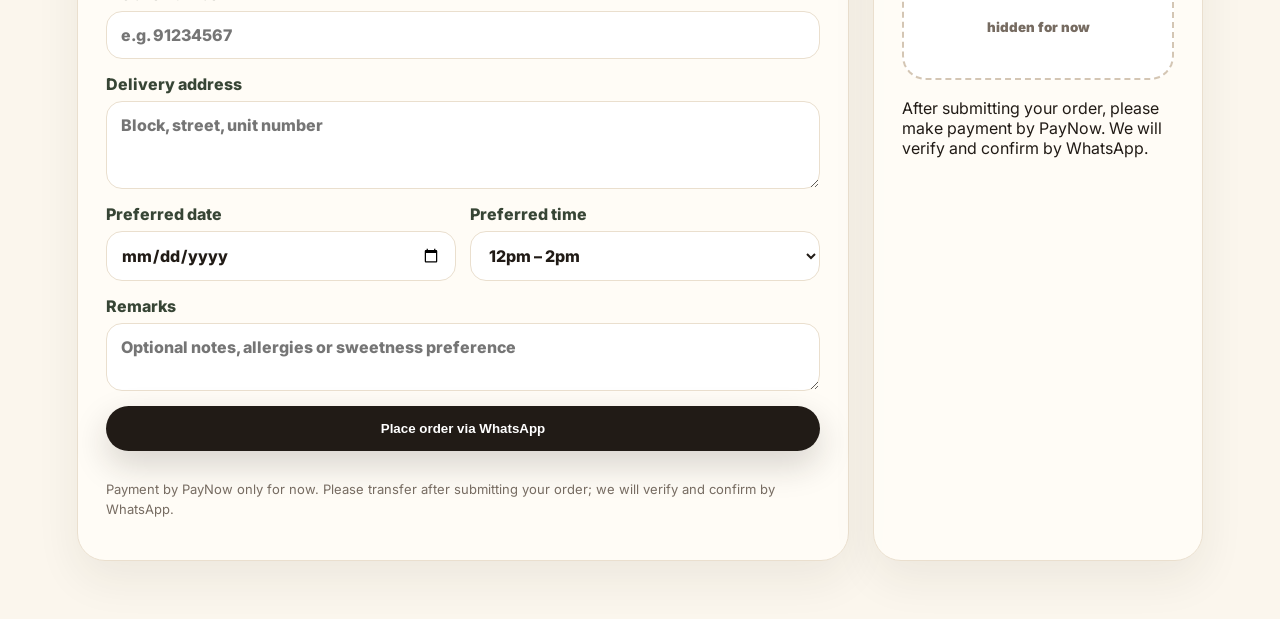
==== commit be48c36d: "Use product folder images and AVENN logo styling" ====
--- a/index.html
+++ b/index.html
@@ -4,15 +4,18 @@
   <meta charset="utf-8" />
   <meta name="viewport" content="width=device-width, initial-scale=1" />
   <title>AVENN | Crafted Cream Drinks & Desserts</title>
-  <meta name="description" content="AVENN is a delivery-first dessert drink brand in Singapore, crafted by J & J. Explore cream drinks, brûlée drinks, cookie drinks, mint chocolate drinks, cream sodas, fruit teas and seasonal specials." />
+  <meta name="description" content="AVENN is a delivery-first dessert drink and cheesecake brand in Singapore, crafted by J & J. Explore cream drinks, brûlée drinks, cookie drinks, mint chocolate drinks, cream sodas, fruit teas, magic potions and desserts." />
   <link rel="preconnect" href="https://fonts.googleapis.com">
   <link rel="preconnect" href="https://fonts.gstatic.com" crossorigin>
-  <link href="https://fonts.googleapis.com/css2?family=Inter:wght@400;500;600;700;800&family=Playfair+Display:wght@600;700&display=swap" rel="stylesheet">
+  <link href="https://fonts.googleapis.com/css2?family=Inter:wght@400;500;600;700;800&family=Cormorant+Garamond:wght@500;600;700&display=swap" rel="stylesheet">
   <link rel="stylesheet" href="styles.css" />
 </head>
 <body>
   <header class="topbar">
-    <a class="brand" href="#home"><span class="brand-mark">A</span><span>AVENN</span></a>
+    <a class="brand" href="#home" aria-label="AVENN home">
+      <span class="brand-main">AVENN</span>
+      <span class="brand-sub">CRAFTED BY J &amp; J</span>
+    </a>
     <nav>
       <a href="#collections">Collections</a>
       <a href="#menu">Menu</a>
@@ -27,7 +30,7 @@
       <div class="hero-copy">
         <p class="eyebrow">Crafted by J & J</p>
         <h1>Layered cream drinks, made for little escapes.</h1>
-        <p class="hero-text">AVENN is a delivery-first dessert drink concept built around silky house cream, comforting flavours and photo-ready layers.</p>
+        <p class="hero-text">AVENN is a delivery-first dessert drink concept built around silky house cream, comforting flavours, cheesecakes and photo-ready layers.</p>
         <div class="hero-actions">
           <a class="btn primary" href="#menu">Explore menu</a>
           <a class="btn ghost" href="https://wa.me/6588928698" target="_blank" rel="noreferrer">WhatsApp us</a>
@@ -39,10 +42,10 @@
         </div>
       </div>
       <div class="hero-card hero-gallery">
-        <img id="heroImage" class="hero-main" alt="AVENN crafted cream drink" />
+        <img id="heroImage" class="hero-main" src="./public/products/strawberry-matcha-cheesecake.png" alt="AVENN Strawberry Matcha Cheesecake" />
         <div class="hero-side">
-          <img src="./13_strawberry_matcha_latte.jpg" alt="Layered cream drink" />
-          <img src="./09_strawberry_jasmine_tea.jpg" alt="Refreshing fruit tea" />
+          <img src="./public/products/oreo-cream-milk.png" alt="Oreo Cream Milk" />
+          <img src="./public/products/peach-cream-soda.png" alt="Peach Cream Soda" />
         </div>
         <div class="hero-badge">Crafted cream<br><strong>delivery-first</strong></div>
       </div>
@@ -51,17 +54,18 @@
     <section id="collections" class="section-pad collections-wrap">
       <div class="section-head centered">
         <p class="eyebrow">The AVENN menu</p>
-        <h2>Seven collections, one signature cream.</h2>
-        <p>The menu is designed to stay simple behind the scenes: one excellent house cream, layered across indulgent drinks, mint chocolate, refreshing sodas and fruit teas.</p>
+        <h2>Eight collections, one premium feel.</h2>
+        <p>The menu is designed to stay simple behind the scenes: one excellent house cream, layered across indulgent drinks, mint chocolate, refreshing sodas, fruit teas and cheesecakes.</p>
       </div>
       <div class="collection-grid">
-        <article><span>01</span><strong>Cream Top</strong><p>Matcha, sesame and strawberry drinks finished with house cream.</p></article>
+        <article><span>01</span><strong>Cream Top</strong><p>Matcha, strawberry and sesame drinks finished with house cream.</p></article>
         <article><span>02</span><strong>Crème Brûlée</strong><p>Caramel custard-inspired drinks with a rich brûlée finish.</p></article>
-        <article><span>03</span><strong>Cookie</strong><p>Oreo and Biscoff-style dessert drinks for repeat cravings.</p></article>
-        <article><span>04</span><strong>Mint Collection</strong><p>Chocolate mint cream drinks with Andes-style shards and cookie crunch.</p></article>
+        <article><span>03</span><strong>Cookie</strong><p>Oreo, Biscoff and chocolate cookie drinks for repeat cravings.</p></article>
+        <article><span>04</span><strong>Mint Collection</strong><p>Chocolate mint cream drinks with mint chocolate shards and cookie crunch.</p></article>
         <article><span>05</span><strong>Cream Soda</strong><p>Bright fruit sodas softened with a smooth cream cap.</p></article>
-        <article><span>06</span><strong>Fruit Tea</strong><p>Light jasmine and oolong teas, with optional cream.</p></article>
-        <article><span>07</span><strong>Seasonal</strong><p>Limited-edition sparkle drinks for launches and festive drops.</p></article>
+        <article><span>06</span><strong>Fruit Tea</strong><p>Light jasmine and oolong teas with real fruit notes.</p></article>
+        <article><span>07</span><strong>Magic Potion</strong><p>Limited-edition sparkle drinks for launches and festive drops.</p></article>
+        <article><span>08</span><strong>Desserts</strong><p>Oreo cheesecake and strawberry matcha cheesecake, available by slice or whole cake.</p></article>
       </div>
     </section>
 
@@ -70,7 +74,7 @@
         <div class="section-head">
           <p class="eyebrow">Order menu</p>
           <h2>Crafted cream drinks & desserts</h2>
-          <p>Start with the signature cream drinks, then add something refreshing for balance. Prices are working launch prices and can be adjusted before going live.</p>
+          <p>Start with the signature cream drinks, then add something refreshing or a cheesecake slice. Prices are working launch prices and can be adjusted before going live.</p>
         </div>
         <div class="product-grid" id="productGrid"></div>
       </div>
@@ -101,7 +105,7 @@
         <p class="eyebrow">Our story</p>
         <h2>AVENN means a small haven for sweet moments.</h2>
       </div>
-      <p>Crafted by J & J, AVENN was created around the idea of a simple treat that feels a little more special — smooth cream, layered flavours and drinks that arrive looking as good as they taste.</p>
+      <p>Crafted by J & J, AVENN was created around the idea of a simple treat that feels a little more special — smooth cream, layered flavours and desserts that arrive looking as good as they taste.</p>
     </section>
 
     <section id="checkout" class="section-pad checkout-wrap">
--- a/styles.css
+++ b/styles.css
@@ -17,17 +17,16 @@
 body{margin:0;background:radial-gradient(circle at 90% 8%,#efe0c9 0,#fbf6ed 30%,#fbf6ed 100%);color:var(--ink);font-family:Inter,system-ui,sans-serif}
 body.modal-open{overflow:hidden}
 img{display:block;max-width:100%}
-a{color:inherit;text-decoration:none}
-.section-pad{padding:58px min(6vw,82px)}
-.topbar{position:sticky;top:0;z-index:20;display:flex;align-items:center;justify-content:space-between;padding:15px min(6vw,82px);background:rgba(251,246,237,.88);backdrop-filter:blur(16px);border-bottom:1px solid rgba(234,223,206,.72)}
-.brand{display:flex;gap:13px;align-items:center;font-size:24px;font-weight:800;letter-spacing:.18em}.brand-mark{display:grid;place-items:center;width:42px;height:42px;border-radius:50%;background:var(--ink);color:#fff;font-size:15px;letter-spacing:0}.topbar nav{display:flex;gap:27px;color:var(--muted);font-weight:700;font-size:14px}.topbar nav a:hover{color:var(--ink)}
-.cart-pill{display:none;border:0;background:var(--ink);color:white;padding:12px 16px;border-radius:999px;font-weight:800}.cart-pill span{background:white;color:var(--ink);padding:2px 7px;border-radius:999px;margin-left:6px}
+a{color:inherit;text-decoration:none}.section-pad{padding:58px min(6vw,82px)}
+.topbar{position:sticky;top:0;z-index:20;display:flex;align-items:center;justify-content:space-between;padding:13px min(6vw,82px);background:rgba(251,246,237,.9);backdrop-filter:blur(16px);border-bottom:1px solid rgba(234,223,206,.75)}
+.brand{display:flex;flex-direction:column;align-items:flex-start;gap:0;line-height:1}.brand-main{font-family:'Cormorant Garamond','Playfair Display',serif;font-size:43px;font-weight:600;letter-spacing:.22em;color:#24301f}.brand-sub{font-size:10px;font-weight:800;letter-spacing:.38em;text-transform:uppercase;color:#3f3a31;margin-left:3px;margin-top:-2px}.topbar nav{display:flex;gap:27px;color:var(--muted);font-weight:700;font-size:14px}.topbar nav a:hover{color:var(--ink)}.cart-pill{display:none;border:0;background:var(--ink);color:white;padding:12px 16px;border-radius:999px;font-weight:800}.cart-pill span{background:white;color:var(--ink);padding:2px 7px;border-radius:999px;margin-left:6px}
 .hero{display:grid;grid-template-columns:minmax(0,1fr) minmax(430px,.92fr);gap:56px;align-items:center;min-height:700px}.eyebrow{margin:0 0 11px;text-transform:uppercase;letter-spacing:.17em;font-size:12px;font-weight:900;color:var(--gold)}h1,h2,h3{font-family:'Playfair Display',serif;margin:0;color:var(--ink)}h1{font-size:clamp(48px,6.3vw,92px);line-height:.93;max-width:820px}h2{font-size:clamp(34px,4vw,56px);line-height:1.02}h3{font-size:28px}.hero-text{max-width:650px;font-size:19px;line-height:1.75;color:var(--muted)}.hero-actions{display:flex;gap:14px;margin:30px 0}.btn{display:inline-flex;justify-content:center;align-items:center;padding:14px 22px;border-radius:999px;font-weight:900;border:1px solid transparent;cursor:pointer;transition:.2s ease}.btn:hover{transform:translateY(-1px)}.primary{background:var(--ink);color:white;box-shadow:0 14px 34px rgba(33,27,22,.18)}.ghost{background:rgba(255,255,255,.56);border-color:var(--line);color:var(--sage-dark)}.full{width:100%}.notes{display:flex;gap:12px;flex-wrap:wrap}.notes span{background:rgba(255,255,255,.72);border:1px solid var(--line);border-radius:999px;padding:10px 13px;color:var(--muted);font-weight:800;font-size:13px}
-.hero-card{background:linear-gradient(135deg,#fffaf2,#ecdbc2);border:1px solid rgba(234,223,206,.94);padding:18px;border-radius:40px;box-shadow:0 28px 86px rgba(80,57,36,.14)}.hero-gallery{position:relative;display:grid;grid-template-columns:1.2fr .72fr;gap:14px;min-height:482px}.hero-card img{width:100%;height:100%;object-fit:cover;border-radius:25px;box-shadow:0 14px 35px rgba(80,57,36,.13)}.hero-main{min-height:442px}.hero-side{display:grid;gap:14px}.hero-side img{min-height:214px}.hero-badge{position:absolute;left:28px;bottom:28px;padding:13px 16px;border-radius:18px;background:rgba(255,253,248,.88);backdrop-filter:blur(10px);box-shadow:0 12px 30px rgba(64,52,35,.14);color:var(--muted);font-weight:800}.hero-badge strong{color:var(--ink)}
-.centered{text-align:center;margin-left:auto;margin-right:auto}.collections-wrap{padding-top:28px}.collection-grid{display:grid;grid-template-columns:repeat(3,minmax(0,1fr));gap:18px;margin-top:28px}.collection-grid article{background:rgba(255,253,248,.78);border:1px solid var(--line);border-radius:26px;padding:24px;box-shadow:0 16px 40px rgba(47,39,31,.06)}.collection-grid span{display:inline-flex;margin-bottom:20px;color:var(--gold);font-weight:900;letter-spacing:.12em}.collection-grid strong{display:block;font-family:'Playfair Display',serif;font-size:27px;margin-bottom:8px}.collection-grid p{margin:0;color:var(--muted);line-height:1.6}
-.menu-layout{display:grid;grid-template-columns:minmax(0,1fr) 360px;gap:30px;align-items:start}.section-head{max-width:800px;margin-bottom:28px}.section-head p:not(.eyebrow){color:var(--muted);line-height:1.7}.product-grid{display:grid;gap:38px}.menu-category{display:grid;gap:18px}.category-title{display:flex;align-items:end;justify-content:space-between;gap:16px;padding-bottom:11px;border-bottom:1px solid var(--line)}.category-title h3{font-size:31px}.category-title span{color:var(--muted);font-weight:800;font-size:13px}.category-grid{display:grid;grid-template-columns:repeat(3,minmax(0,1fr));gap:22px}.product-card{background:rgba(255,253,248,.9);border:1px solid var(--line);border-radius:var(--radius);overflow:hidden;box-shadow:0 18px 45px rgba(47,39,31,.07);transition:.22s ease;cursor:pointer}.product-card:hover{transform:translateY(-4px);box-shadow:var(--shadow)}.product-photo{height:242px;overflow:hidden;background:#f2e5d2}.product-card img{width:100%;height:100%;object-fit:cover;transition:transform .35s ease}.product-card:hover img{transform:scale(1.08)}.product-body{padding:20px}.tag{display:inline-flex;margin-bottom:12px;padding:7px 11px;border-radius:999px;background:#f2eadf;color:var(--sage-dark);font-weight:900;font-size:12px}.product-body h3{font-size:24px}.product-body p{color:var(--muted);line-height:1.6;min-height:92px}.price-row{display:flex;align-items:center;justify-content:space-between;gap:10px}.price{font-weight:900;font-size:23px}.add-btn{border:0;background:var(--sage-dark);color:#fff;padding:12px 16px;border-radius:999px;font-weight:900;cursor:pointer}.cart{position:sticky;top:92px;background:rgba(255,253,248,.94);border:1px solid var(--line);border-radius:var(--radius);padding:22px;box-shadow:var(--shadow)}.cart-head{display:flex;align-items:flex-start;justify-content:space-between;gap:10px}.clear{border:0;background:transparent;color:var(--muted);font-weight:900;cursor:pointer}.cart-items{min-height:132px;margin:18px 0;display:grid;gap:13px}.empty{color:var(--muted);align-content:center}.cart-line{display:grid;grid-template-columns:1fr auto;gap:8px;align-items:center;border-bottom:1px dashed var(--line);padding-bottom:10px}.cart-line small{color:var(--muted)}.qty{display:flex;align-items:center;gap:7px}.qty button{width:28px;height:28px;border:1px solid var(--line);background:white;border-radius:50%;font-weight:900}.totals{border-top:1px solid var(--line);padding-top:16px;margin-top:12px;display:grid;gap:10px}.totals div{display:flex;justify-content:space-between;color:var(--muted)}.totals .grand{color:var(--ink);font-size:20px;font-weight:900}
+.hero-card{background:linear-gradient(135deg,#fffaf2,#ecdbc2);border:1px solid rgba(234,223,206,.94);padding:18px;border-radius:40px;box-shadow:0 28px 86px rgba(80,57,36,.14)}.hero-gallery{position:relative;display:grid;grid-template-columns:1.2fr .72fr;gap:14px;min-height:482px}.hero-card img{width:100%;height:100%;object-fit:cover;border-radius:25px;box-shadow:0 14px 35px rgba(80,57,36,.13);background:#efe2d0}.hero-main{min-height:442px}.hero-side{display:grid;gap:14px}.hero-side img{min-height:214px}.hero-badge{position:absolute;left:28px;bottom:28px;padding:13px 16px;border-radius:18px;background:rgba(255,253,248,.88);backdrop-filter:blur(10px);box-shadow:0 12px 30px rgba(64,52,35,.14);color:var(--muted);font-weight:800}.hero-badge strong{color:var(--ink)}
+.centered{text-align:center;margin-left:auto;margin-right:auto}.collections-wrap{padding-top:28px}.collection-grid{display:grid;grid-template-columns:repeat(4,minmax(0,1fr));gap:18px;margin-top:28px}.collection-grid article{background:rgba(255,253,248,.78);border:1px solid var(--line);border-radius:26px;padding:24px;box-shadow:0 16px 40px rgba(47,39,31,.06)}.collection-grid span{display:inline-flex;margin-bottom:20px;color:var(--gold);font-weight:900;letter-spacing:.12em}.collection-grid strong{display:block;font-family:'Playfair Display',serif;font-size:27px;margin-bottom:8px}.collection-grid p{margin:0;color:var(--muted);line-height:1.6}
+.menu-layout{display:grid;grid-template-columns:minmax(0,1fr) 360px;gap:30px;align-items:start}.section-head{max-width:800px;margin-bottom:28px}.section-head p:not(.eyebrow){color:var(--muted);line-height:1.7}.product-grid{display:grid;gap:38px}.menu-category{display:grid;gap:18px}.category-title{display:flex;align-items:end;justify-content:space-between;gap:16px;padding-bottom:11px;border-bottom:1px solid var(--line)}.category-title h3{font-size:31px}.category-title span{color:var(--muted);font-weight:800;font-size:13px}.category-grid{display:grid;grid-template-columns:repeat(3,minmax(0,1fr));gap:22px}.product-card{background:rgba(255,253,248,.94);border:1px solid var(--line);border-radius:var(--radius);overflow:hidden;box-shadow:0 18px 45px rgba(47,39,31,.07);transition:.22s ease;cursor:pointer}.product-card:hover{transform:translateY(-4px);box-shadow:var(--shadow)}.product-photo{height:295px;overflow:hidden;background:linear-gradient(135deg,#fff8ef,#ead8bf);position:relative;display:grid;place-items:center}.product-photo img{width:100%;height:100%;object-fit:cover;transition:transform .35s ease}.product-card:hover .product-photo img{transform:scale(1.04)}.missing-label{display:none;text-align:center;color:var(--muted);font-weight:800;padding:20px}.missing-image .missing-label{display:block}.product-body{padding:20px}.tag{display:inline-flex;margin-bottom:12px;padding:7px 11px;border-radius:999px;background:#f2eadf;color:var(--sage-dark);font-weight:900;font-size:12px}.product-body h3{font-size:24px}.product-body p{color:var(--muted);line-height:1.6;min-height:92px}.price-row{display:flex;align-items:center;justify-content:space-between;gap:10px}.price{font-weight:900;font-size:23px}.add-btn{border:0;background:var(--sage-dark);color:#fff;padding:12px 16px;border-radius:999px;font-weight:900;cursor:pointer}
+.cart{position:sticky;top:98px;background:rgba(255,253,248,.94);border:1px solid var(--line);border-radius:var(--radius);padding:22px;box-shadow:var(--shadow)}.cart-head{display:flex;align-items:flex-start;justify-content:space-between;gap:10px}.clear{border:0;background:transparent;color:var(--muted);font-weight:900;cursor:pointer}.cart-items{min-height:132px;margin:18px 0;display:grid;gap:13px}.empty{color:var(--muted);align-content:center}.cart-line{display:grid;grid-template-columns:1fr auto;gap:8px;align-items:center;border-bottom:1px dashed var(--line);padding-bottom:10px}.cart-line small{color:var(--muted)}.qty{display:flex;align-items:center;gap:7px}.qty button{width:28px;height:28px;border:1px solid var(--line);background:white;border-radius:50%;font-weight:900}.totals{border-top:1px solid var(--line);padding-top:16px;margin-top:12px;display:grid;gap:10px}.totals div{display:flex;justify-content:space-between;color:var(--muted)}.totals .grand{color:var(--ink);font-size:20px;font-weight:900}
 .info-strip{display:grid;grid-template-columns:repeat(3,1fr);gap:16px}.info-strip article{background:rgba(255,253,248,.82);border:1px solid var(--line);border-radius:22px;padding:22px}.info-strip strong{display:block;margin-bottom:7px}.info-strip span{color:var(--muted);line-height:1.55}.story-wrap{display:grid;grid-template-columns:.85fr 1fr;gap:42px;align-items:center;background:linear-gradient(135deg,rgba(255,253,248,.4),rgba(239,226,208,.45))}.story-wrap p:last-child{margin:0;color:var(--muted);font-size:18px;line-height:1.8}.checkout-wrap{display:grid;grid-template-columns:minmax(0,1fr) 330px;gap:24px}.checkout-card,.payment-card{background:rgba(255,253,248,.9);border:1px solid var(--line);border-radius:var(--radius);padding:28px;box-shadow:0 18px 45px rgba(47,39,31,.07)}.checkout-form{display:grid;gap:15px;margin-top:22px}.checkout-form label{font-weight:800;color:var(--sage-dark);display:grid;gap:7px}.checkout-form input,.checkout-form textarea,.checkout-form select{font:inherit;border:1px solid var(--line);border-radius:16px;padding:13px 14px;background:white;color:var(--ink);width:100%}.two-col{display:grid;grid-template-columns:1fr 1fr;gap:14px}.fineprint{font-size:13px;color:var(--muted);line-height:1.55}.qr-box{display:grid;place-items:center;height:210px;margin:18px 0;border:2px dashed #d4c6b4;border-radius:24px;color:var(--muted);font-weight:900;text-align:center;background:#fff}.whatsapp{position:fixed;right:22px;bottom:22px;z-index:30;background:#2f6f42;color:#fff;border-radius:999px;padding:14px 18px;font-weight:900;box-shadow:0 14px 30px rgba(31,82,43,.28)}.mobile-cart{display:none}
-.product-modal{position:fixed;inset:0;z-index:80;display:none;align-items:center;justify-content:center;padding:22px}.product-modal.open{display:flex}.product-modal-bg{position:absolute;inset:0;background:rgba(40,31,24,.46);backdrop-filter:blur(8px)}.product-modal-card{position:relative;z-index:1;width:min(960px,96vw);max-height:90vh;overflow:auto;background:var(--card);border:1px solid var(--line);border-radius:34px;padding:18px;display:grid;grid-template-columns:1.08fr .92fr;gap:22px;box-shadow:0 34px 100px rgba(34,24,17,.28)}.modal-close{position:absolute;top:16px;right:16px;z-index:2;border:0;background:rgba(255,253,248,.9);width:42px;height:42px;border-radius:999px;font-size:28px;line-height:1;cursor:pointer;color:var(--ink);box-shadow:0 10px 25px rgba(64,52,35,.12)}.modal-image-wrap{background:#f2e5d2;border-radius:26px;display:grid;place-items:center;min-height:520px;overflow:hidden}.modal-image-wrap img{width:100%;height:100%;object-fit:contain}.modal-copy{padding:24px 12px 18px;display:flex;flex-direction:column;justify-content:center}.modal-copy h2{font-size:44px;line-height:1;margin-bottom:12px}.modal-price{font-size:26px;margin-bottom:16px}.modal-copy p{color:var(--muted);line-height:1.7}.modal-qty-row{display:flex;align-items:center;justify-content:space-between;margin:22px 0}.modal-qty{display:flex;align-items:center;gap:14px}.modal-qty button{width:38px;height:38px;border:1px solid var(--line);background:white;border-radius:999px;font-weight:900;font-size:18px;cursor:pointer}.modal-qty strong{min-width:20px;text-align:center}
+.product-modal{position:fixed;inset:0;z-index:80;display:none;align-items:center;justify-content:center;padding:22px}.product-modal.open{display:flex}.product-modal-bg{position:absolute;inset:0;background:rgba(40,31,24,.46);backdrop-filter:blur(8px)}.product-modal-card{position:relative;z-index:1;width:min(960px,96vw);max-height:90vh;overflow:auto;background:var(--card);border:1px solid var(--line);border-radius:34px;padding:18px;display:grid;grid-template-columns:1.08fr .92fr;gap:22px;box-shadow:0 34px 100px rgba(34,24,17,.28)}.modal-close{position:absolute;top:16px;right:16px;z-index:2;border:0;background:rgba(255,253,248,.9);width:42px;height:42px;border-radius:999px;font-size:28px;line-height:1;cursor:pointer;color:var(--ink);box-shadow:0 10px 25px rgba(64,52,35,.12)}.modal-image-wrap{background:#f2e5d2;border-radius:26px;display:grid;place-items:center;min-height:520px;overflow:hidden;position:relative}.modal-image-wrap img{width:100%;height:100%;object-fit:cover}.modal-copy{padding:24px 12px 18px;display:flex;flex-direction:column;justify-content:center}.modal-copy h2{font-size:44px;line-height:1;margin-bottom:12px}.modal-price{font-size:26px;margin-bottom:16px}.modal-copy p{color:var(--muted);line-height:1.7}.modal-qty-row{display:flex;align-items:center;justify-content:space-between;margin:22px 0}.modal-qty{display:flex;align-items:center;gap:14px}.modal-qty button{width:38px;height:38px;border:1px solid var(--line);background:white;border-radius:999px;font-weight:900;font-size:18px;cursor:pointer}.modal-qty strong{min-width:20px;text-align:center}
 @media(max-width:1180px){.category-grid{grid-template-columns:repeat(2,minmax(0,1fr))}.collection-grid{grid-template-columns:repeat(2,minmax(0,1fr))}.hero{grid-template-columns:1fr}.hero-card{max-width:780px}}
-@media(max-width:980px){.topbar nav{display:none}.cart-pill{display:inline-flex}.section-pad{padding:38px 20px}.hero{gap:26px;min-height:unset}.hero-gallery{grid-template-columns:1fr;min-height:unset}.hero-side{grid-template-columns:1fr 1fr}.hero-main{min-height:330px}.hero-side img{min-height:150px}.hero-card{order:-1;border-radius:28px;padding:12px}.hero-card img{border-radius:20px}h1{font-size:43px}.hero-text{font-size:16px}.hero-actions{flex-direction:column}.notes span{font-size:12px}.menu-layout{display:block}.desktop-cart{display:none}.collection-grid{grid-template-columns:1fr}.category-grid{grid-template-columns:1fr;gap:18px}.product-photo{height:235px}.info-strip{grid-template-columns:1fr}.story-wrap{grid-template-columns:1fr}.checkout-wrap{grid-template-columns:1fr}.two-col{grid-template-columns:1fr}.mobile-cart{position:fixed;inset:0;z-index:50;background:rgba(35,28,22,.38);display:none;align-items:flex-end}.mobile-cart.open{display:flex}.mobile-cart-panel{width:100%;max-height:82vh;overflow:auto;background:var(--card);border-radius:28px 28px 0 0;padding:24px;box-shadow:0 -20px 60px rgba(0,0,0,.18)}.whatsapp{bottom:82px;right:16px}.brand{font-size:19px}.brand-mark{width:38px;height:38px}.topbar{padding:12px 16px}.product-modal{align-items:flex-end;padding:0}.product-modal-card{width:100%;max-height:88vh;border-radius:30px 30px 0 0;grid-template-columns:1fr;padding:14px}.modal-image-wrap{min-height:340px;max-height:48vh}.modal-copy{padding:14px 8px 10px}.modal-copy h2{font-size:34px}.modal-close{top:12px;right:12px}}
-@media(max-width:420px){.hero-side{display:none}.hero-main{min-height:300px}.hero-badge{left:22px;bottom:22px}.product-photo{height:210px}.product-body p{min-height:0}.price-row{align-items:stretch;flex-direction:column}.add-btn{width:100%}.section-pad{padding-left:16px;padding-right:16px}.modal-image-wrap{min-height:285px}.modal-copy h2{font-size:30px}.category-title{align-items:flex-start;flex-direction:column}.category-title h3{font-size:28px}}
+@media(max-width:980px){.topbar nav{display:none}.cart-pill{display:inline-flex}.section-pad{padding:38px 20px}.hero{gap:26px;min-height:unset}.hero-gallery{grid-template-columns:1fr;min-height:unset}.hero-side{grid-template-columns:1fr 1fr}.hero-main{min-height:330px}.hero-side img{min-height:150px}.hero-card{order:-1;border-radius:28px;padding:12px}.hero-card img{border-radius:20px}h1{font-size:43px}.hero-text{font-size:16px}.hero-actions{flex-direction:column}.notes span{font-size:12px}.menu-layout{display:block}.desktop-cart{display:none}.collection-grid{grid-template-columns:1fr}.category-grid{grid-template-columns:1fr;gap:18px}.product-photo{height:320px}.info-strip{grid-template-columns:1fr}.story-wrap{grid-template-columns:1fr}.checkout-wrap{grid-template-columns:1fr}.two-col{grid-template-columns:1fr}.mobile-cart{position:fixed;inset:0;z-index:50;background:rgba(35,28,22,.38);display:none;align-items:flex-end}.mobile-cart.open{display:flex}.mobile-cart-panel{width:100%;max-height:82vh;overflow:auto;background:var(--card);border-radius:28px 28px 0 0;padding:24px;box-shadow:0 -20px 60px rgba(0,0,0,.18)}.whatsapp{bottom:82px;right:16px}.brand-main{font-size:34px}.brand-sub{font-size:8px}.topbar{padding:10px 16px}.product-modal{align-items:flex-end;padding:0}.product-modal-card{width:100%;max-height:88vh;border-radius:30px 30px 0 0;grid-template-columns:1fr;padding:14px}.modal-image-wrap{min-height:340px;max-height:48vh}.modal-copy{padding:14px 8px 10px}.modal-copy h2{font-size:34px}.modal-close{top:12px;right:12px}}
+@media(max-width:420px){.hero-side{display:none}.hero-main{min-height:300px}.hero-badge{left:22px;bottom:22px}.product-photo{height:280px}.product-body p{min-height:0}.price-row{align-items:stretch;flex-direction:column}.add-btn{width:100%}.section-pad{padding-left:16px;padding-right:16px}.modal-image-wrap{min-height:285px}.modal-copy h2{font-size:30px}.category-title{align-items:flex-start;flex-direction:column}.category-title h3{font-size:28px}}
